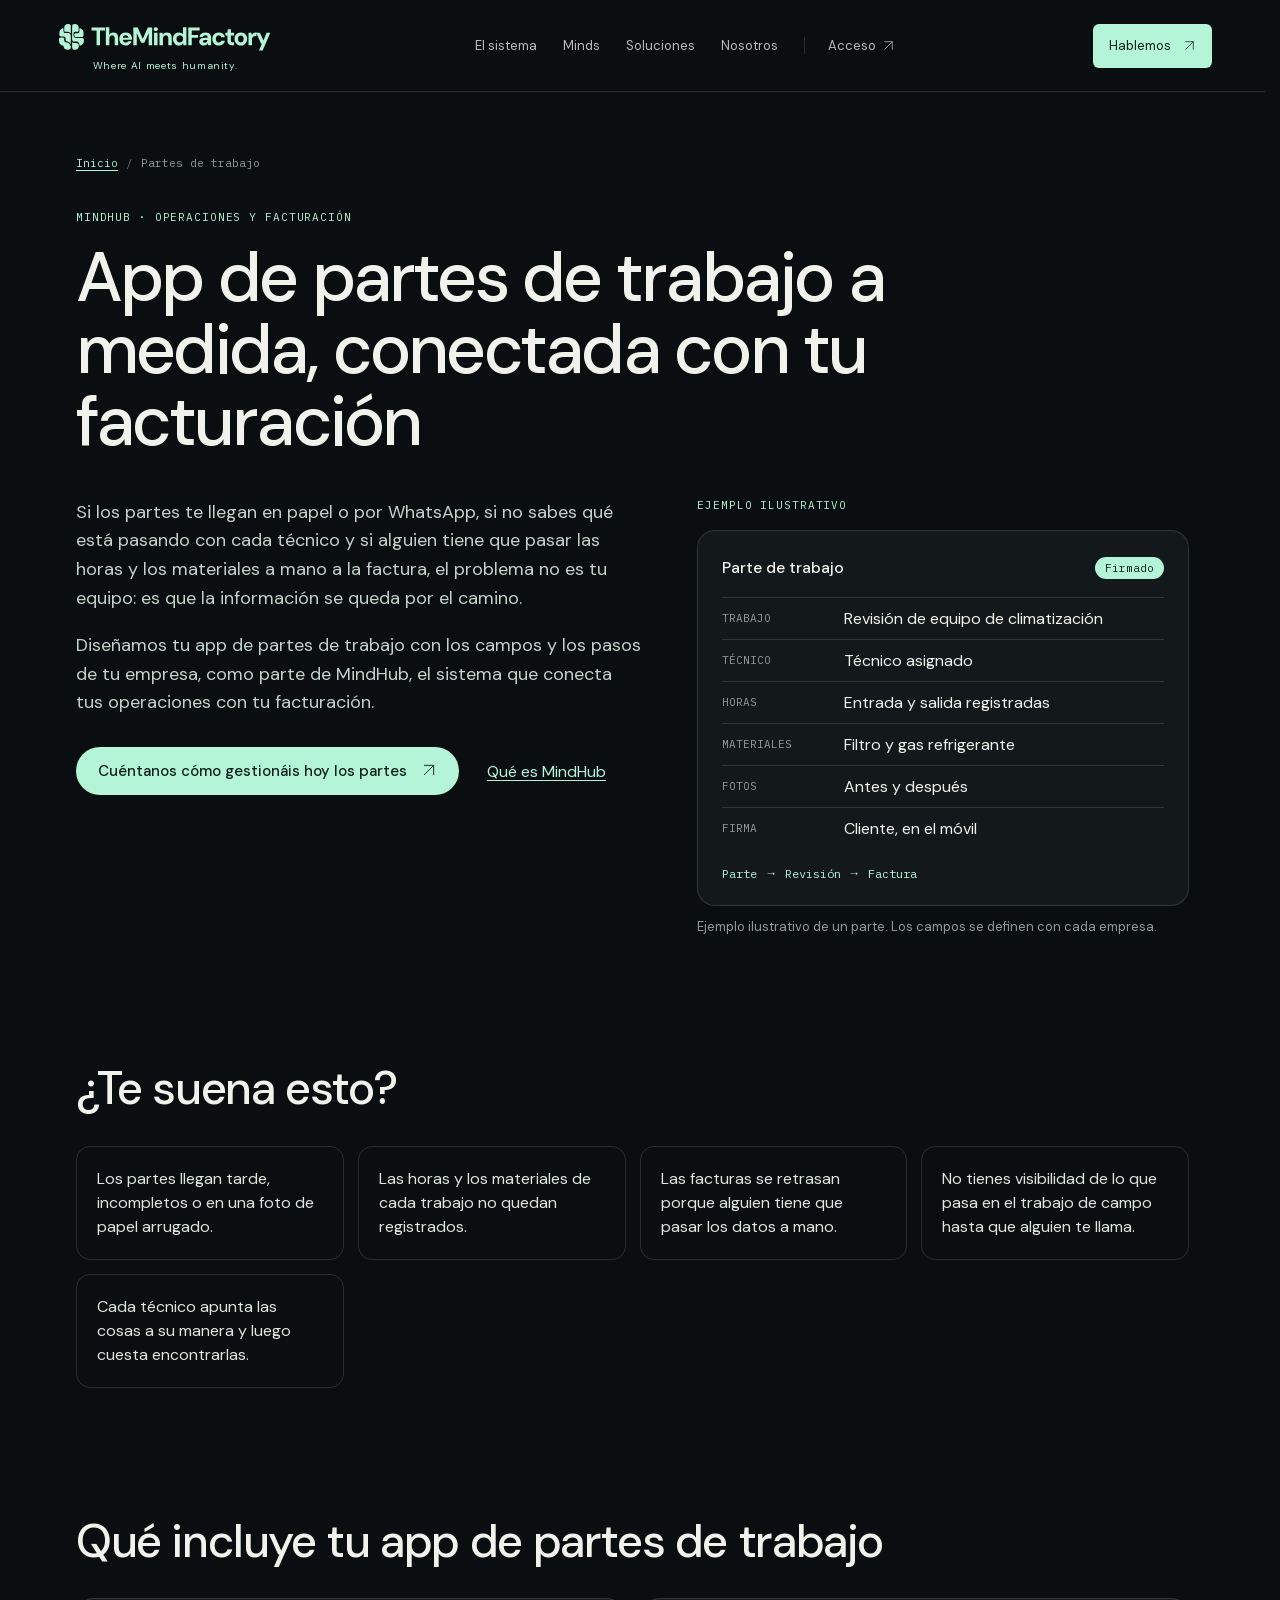
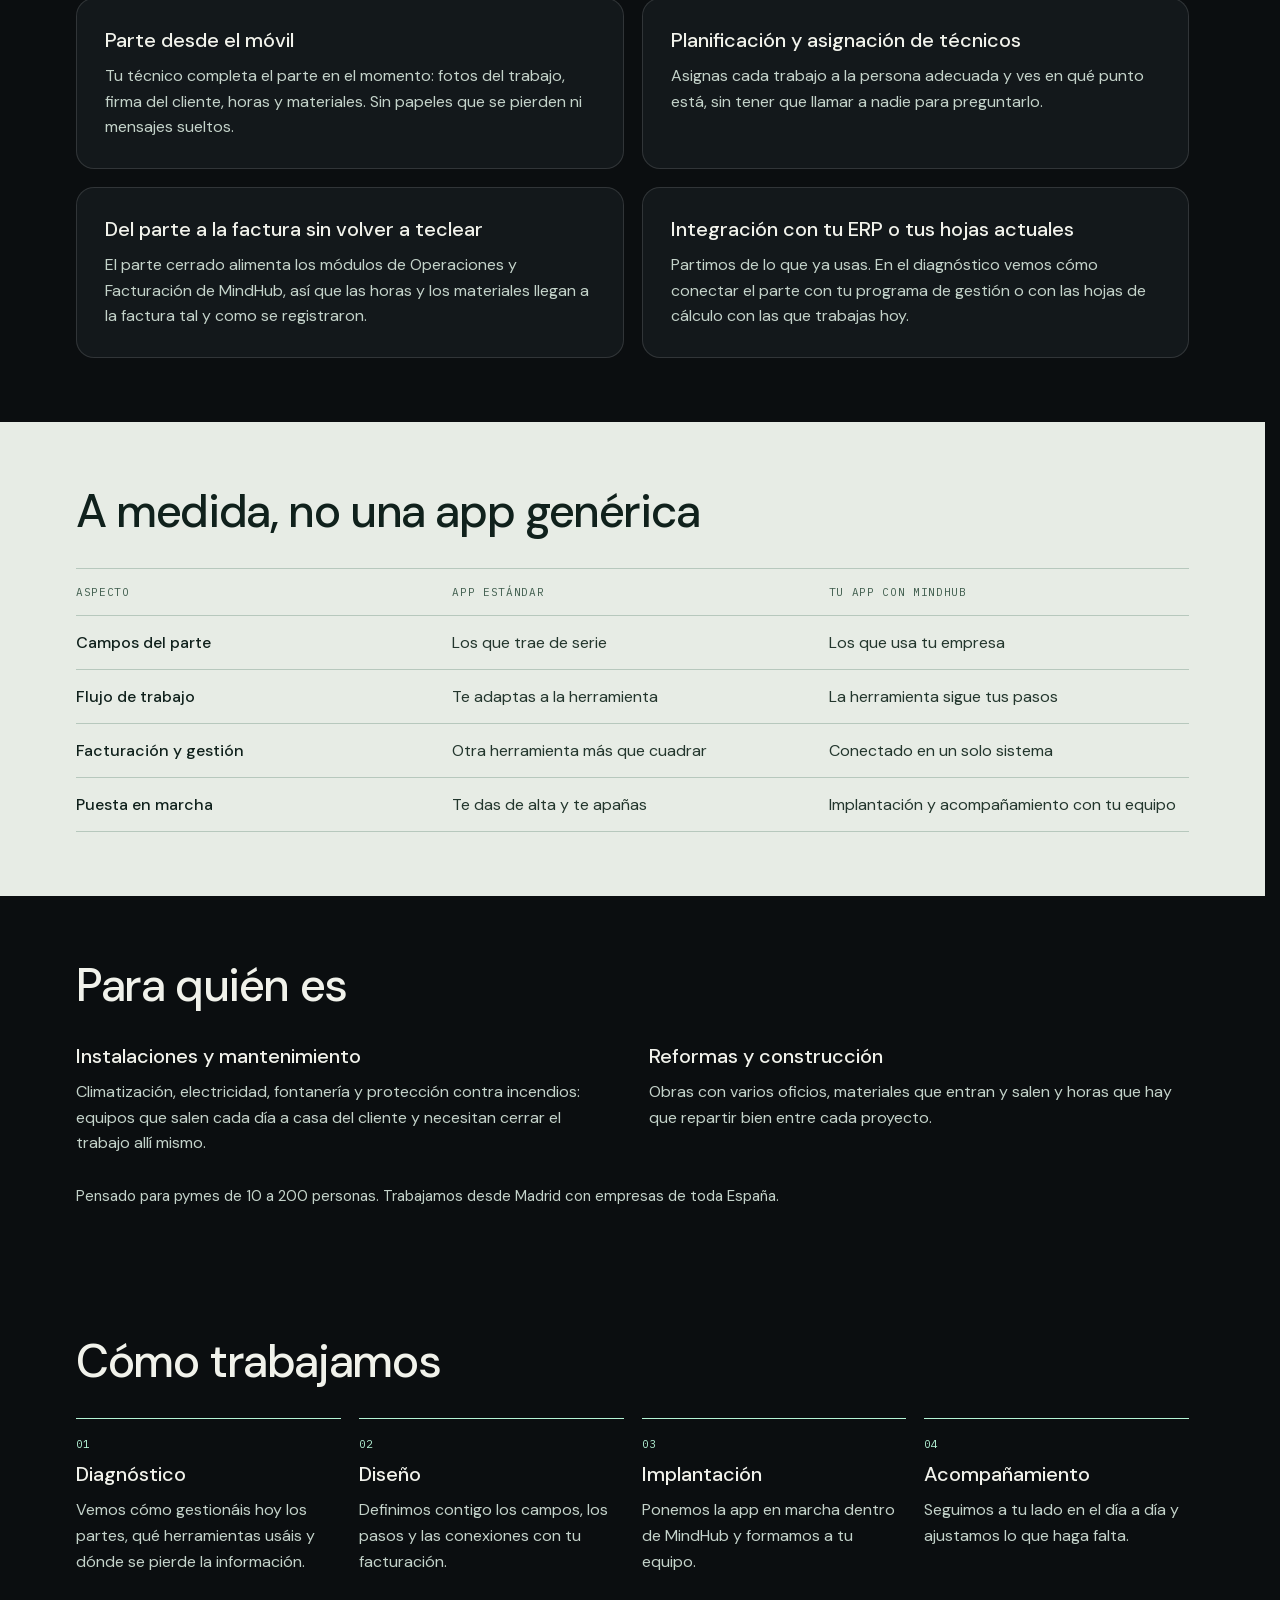
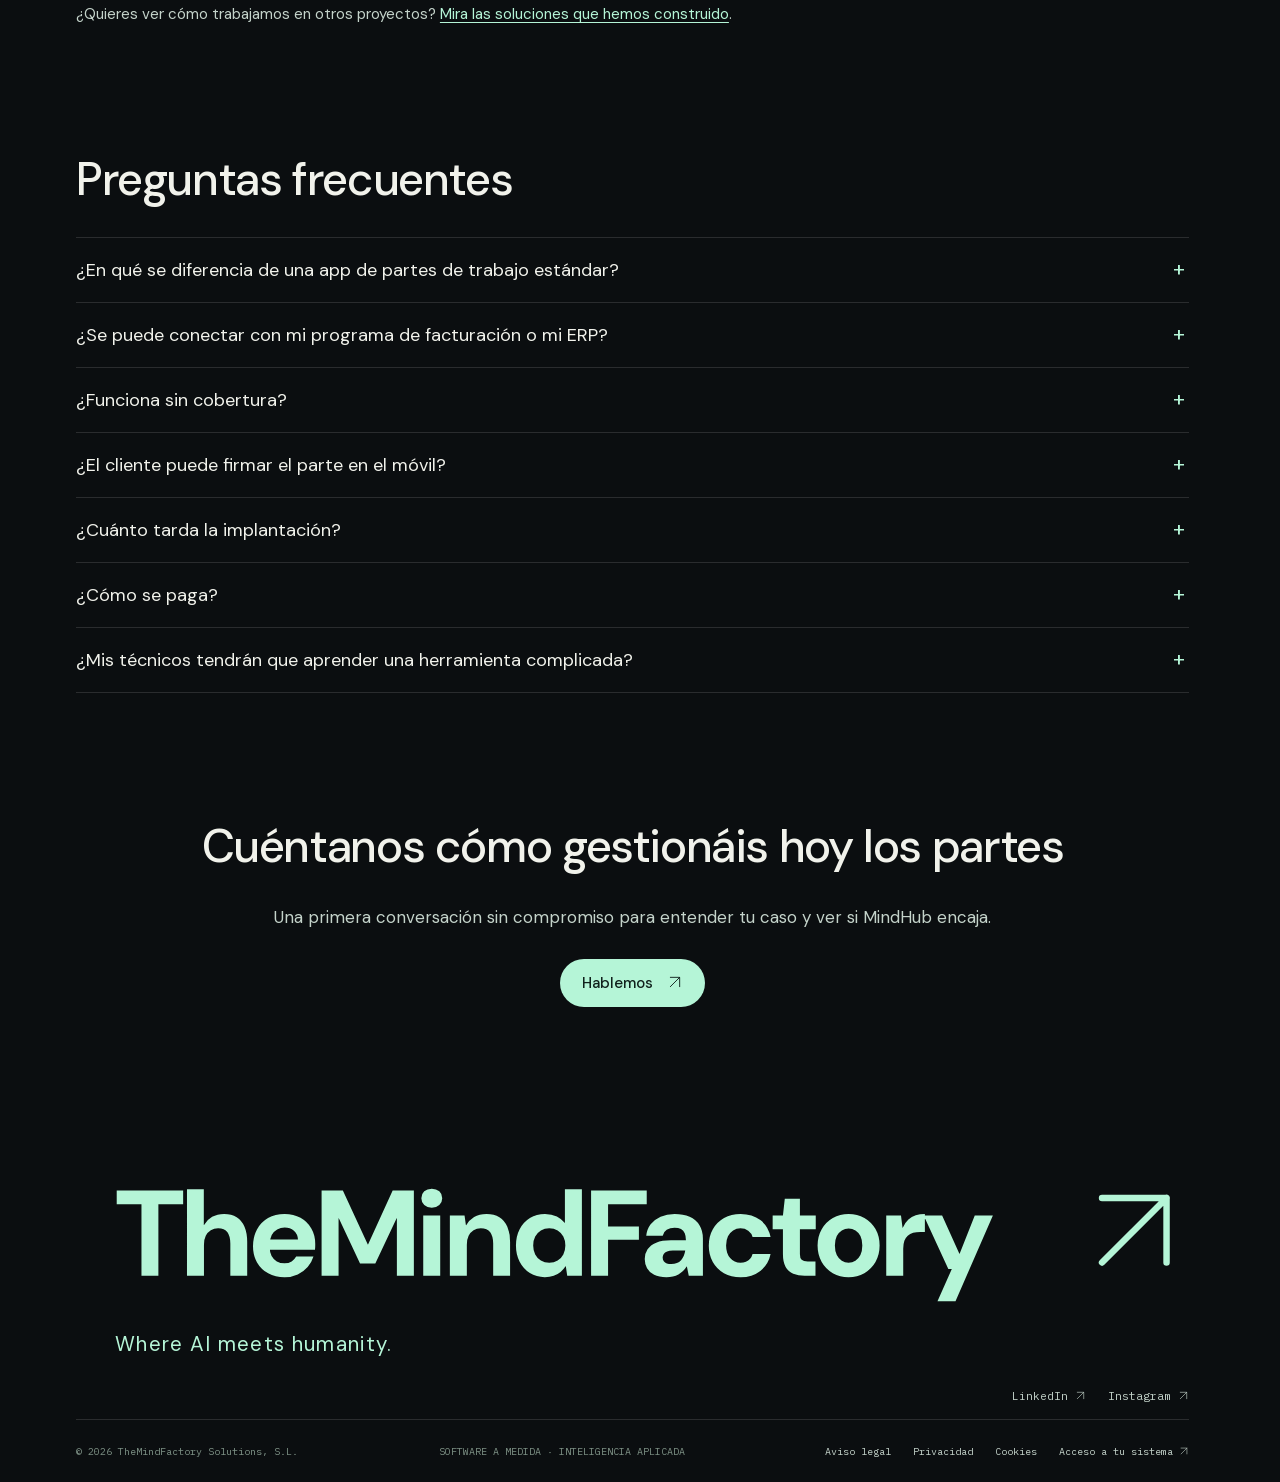
==== partes-de-trabajo/index.html @ f3db7361 "feat(seo): página /partes-de-trabajo/ con OG propia, JSON-LD, sitemap y tests" ====
<!doctype html>
<html lang="es">
  <head>
    <meta charset="utf-8" />
    <meta name="viewport" content="width=device-width,initial-scale=1" />
    <title>App de partes de trabajo a medida, pymes | TheMindFactory</title>
    <meta name="description" content="Partes de trabajo digitales con fotos, firma, horas y materiales, a medida de tu empresa e integrados con tu facturación. Hablemos de tu caso." />
    <meta name="robots" content="index, follow" />
    <meta name="theme-color" content="#0b0e10" />
    <link rel="canonical" href="https://themindfactory.es/partes-de-trabajo/" />
    <meta property="og:type" content="website" />
    <meta property="og:site_name" content="TheMindFactory" />
    <meta property="og:locale" content="es_ES" />
    <meta property="og:url" content="https://themindfactory.es/partes-de-trabajo/" />
    <meta property="og:title" content="App de partes de trabajo a medida, pymes | TheMindFactory" />
    <meta property="og:description" content="Partes de trabajo digitales con fotos, firma, horas y materiales, a medida de tu empresa e integrados con tu facturación. Hablemos de tu caso." />
    <meta property="og:image" content="https://themindfactory.es/assets/brand/og-partes-de-trabajo-1200x630.jpg" />
    <meta property="og:image:type" content="image/jpeg" />
    <meta property="og:image:width" content="1200" />
    <meta property="og:image:height" content="630" />
    <meta property="og:image:alt" content="Logotipo de TheMindFactory con el titular App de partes de trabajo a medida, conectada con tu facturación, sobre fondo oscuro." />
    <meta name="twitter:card" content="summary_large_image" />
    <meta name="twitter:title" content="App de partes de trabajo a medida, pymes | TheMindFactory" />
    <meta name="twitter:description" content="Partes de trabajo digitales con fotos, firma, horas y materiales, a medida de tu empresa e integrados con tu facturación. Hablemos de tu caso." />
    <meta name="twitter:image" content="https://themindfactory.es/assets/brand/og-partes-de-trabajo-1200x630.jpg" />
    <meta name="twitter:image:alt" content="Logotipo de TheMindFactory con el titular App de partes de trabajo a medida, conectada con tu facturación, sobre fondo oscuro." />
    <link rel="icon" href="/assets/brand/tmf-b1-favicon-oscuro.svg" type="image/svg+xml" />
    <link rel="icon" href="/assets/brand/tmf-b1-favicon-oscuro.ico" sizes="16x16 24x24 32x32 48x48 64x64" />
    <link rel="apple-touch-icon" href="/assets/brand/tmf-b1-app-oscuro-180.png" />
    <link rel="preload" href="/assets/fonts/dm-sans-latin.woff2" as="font" type="font/woff2" crossorigin />
    <link rel="stylesheet" href="/assets/fonts/fonts.css?v=20261014-legal" />
    <link rel="stylesheet" href="/styles.css?v=20261021-equipo-desplegable" />
    <link rel="stylesheet" href="/partes-de-trabajo/partes.css?v=20261027-partes" />
    <script type="application/ld+json">
{
  "@context": "https://schema.org",
  "@graph": [
    {
      "@type": "Service",
      "@id": "https://themindfactory.es/partes-de-trabajo/#service",
      "name": "App de partes de trabajo a medida",
      "serviceType": "Desarrollo de app de partes de trabajo a medida",
      "description": "Partes de trabajo digitales con fotos, firma, horas y materiales, a medida de tu empresa e integrados con tu facturación. Hablemos de tu caso.",
      "url": "https://themindfactory.es/partes-de-trabajo/",
      "provider": {
        "@id": "https://themindfactory.es/#organization"
      },
      "areaServed": {
        "@type": "Country",
        "name": "ES"
      },
      "isRelatedTo": {
        "@type": "SoftwareApplication",
        "name": "MindHub",
        "applicationCategory": "BusinessApplication"
      }
    },
    {
      "@type": "BreadcrumbList",
      "@id": "https://themindfactory.es/partes-de-trabajo/#breadcrumb",
      "itemListElement": [
        {
          "@type": "ListItem",
          "position": 1,
          "name": "Inicio",
          "item": "https://themindfactory.es/"
        },
        {
          "@type": "ListItem",
          "position": 2,
          "name": "Partes de trabajo",
          "item": "https://themindfactory.es/partes-de-trabajo/"
        }
      ]
    },
    {
      "@type": "FAQPage",
      "@id": "https://themindfactory.es/partes-de-trabajo/#faq",
      "mainEntity": [
        {
          "@type": "Question",
          "name": "¿En qué se diferencia de una app de partes de trabajo estándar?",
          "acceptedAnswer": {
            "@type": "Answer",
            "text": "Una app estándar te obliga a adaptar tu forma de trabajar a sus pantallas. Nosotros diseñamos el parte con tus campos, tus pasos y tus documentos, y lo conectamos con el resto de tu gestión dentro de MindHub, para que no tengas una herramienta más aislada."
          }
        },
        {
          "@type": "Question",
          "name": "¿Se puede conectar con mi programa de facturación o mi ERP?",
          "acceptedAnswer": {
            "@type": "Answer",
            "text": "Es una de las primeras cosas que revisamos en el diagnóstico: qué programa usas hoy, qué datos tiene que recibir y cómo hacer que el parte llegue a la factura sin volver a teclearlo."
          }
        },
        {
          "@type": "Question",
          "name": "¿Funciona sin cobertura?",
          "acceptedAnswer": {
            "@type": "Answer",
            "text": "Lo concretamos contigo en el diagnóstico, según dónde y cómo trabajan tus técnicos."
          }
        },
        {
          "@type": "Question",
          "name": "¿El cliente puede firmar el parte en el móvil?",
          "acceptedAnswer": {
            "@type": "Answer",
            "text": "Sí. El técnico recoge la firma del cliente en la pantalla del móvil al terminar el trabajo y queda guardada junto al parte, las fotos, las horas y los materiales."
          }
        },
        {
          "@type": "Question",
          "name": "¿Cuánto tarda la implantación?",
          "acceptedAnswer": {
            "@type": "Answer",
            "text": "Depende del alcance; lo vemos en el diagnóstico."
          }
        },
        {
          "@type": "Question",
          "name": "¿Cómo se paga?",
          "acceptedAnswer": {
            "@type": "Answer",
            "text": "Te lo explicamos en la primera conversación, una vez entendamos el alcance de lo que necesitas."
          }
        },
        {
          "@type": "Question",
          "name": "¿Mis técnicos tendrán que aprender una herramienta complicada?",
          "acceptedAnswer": {
            "@type": "Answer",
            "text": "No. El parte solo muestra los campos que usa tu equipo, en el orden en que trabaja. Además, la implantación incluye formación y acompañamiento durante los primeros usos."
          }
        }
      ]
    },
    {
      "@type": "WebPage",
      "@id": "https://themindfactory.es/partes-de-trabajo/",
      "url": "https://themindfactory.es/partes-de-trabajo/",
      "name": "App de partes de trabajo a medida, pymes | TheMindFactory",
      "description": "Partes de trabajo digitales con fotos, firma, horas y materiales, a medida de tu empresa e integrados con tu facturación. Hablemos de tu caso.",
      "inLanguage": "es-ES",
      "isPartOf": {
        "@id": "https://themindfactory.es/#website"
      },
      "breadcrumb": {
        "@id": "https://themindfactory.es/partes-de-trabajo/#breadcrumb"
      },
      "primaryImageOfPage": "https://themindfactory.es/assets/brand/og-partes-de-trabajo-1200x630.jpg"
    }
  ]
}
    </script>
  </head>
  <body class="pt-page">
    <a href="#main" class="skip-link"><span>Saltar al contenido</span></a>
    <header class="nav pt-nav" id="nav">
      <a class="brand" href="/" aria-label="TheMindFactory, ir al inicio">
        <img src="/assets/brand/tmf-b1-horizontal-menta.svg" width="905" height="151" alt="TheMindFactory" />
        <span class="brand-tagline" lang="en">Where AI meets humanity.</span>
      </a>
      <nav class="nav-links" aria-label="Principal">
        <a href="/#sistema">El sistema</a><a href="/#minds">Minds</a><a href="/#casos">Soluciones</a><a href="/#equipo">Nosotros</a><a class="login-link" href="/acceso.html">Acceso <svg class="icon icon-arrow" viewBox="0 0 24 24" fill="none" stroke="currentColor" stroke-width="1.4" stroke-linecap="round" stroke-linejoin="round" aria-hidden="true" focusable="false"><path d="M5 19 19 5M5 5h14v14" /></svg></a>
      </nav>
      <div class="nav-actions">
        <a href="/#contacto" class="nav-contact pt-nav-contact"><span>Hablemos</span><span aria-hidden="true"><svg class="icon icon-arrow" viewBox="0 0 24 24" fill="none" stroke="currentColor" stroke-width="1.4" stroke-linecap="round" stroke-linejoin="round" aria-hidden="true" focusable="false"><path d="M5 19 19 5M5 5h14v14" /></svg></span></a>
      </div>
    </header>

    <main id="main" class="pt-main">
      <section class="pt-hero">
        <nav class="pt-breadcrumb" aria-label="Migas de pan"><ol><li><a href="/">Inicio</a></li><li aria-current="page">Partes de trabajo</li></ol></nav>
        <p class="pt-kicker">MindHub · Operaciones y Facturación</p>
        <h1>App de partes de trabajo a medida, conectada con tu facturación</h1>
        <div class="pt-hero-grid">
          <div>
            <p class="pt-lead">Si los partes te llegan en papel o por WhatsApp, si no sabes qué está pasando con cada técnico y si alguien tiene que pasar las horas y los materiales a mano a la factura, el problema no es tu equipo: es que la información se queda por el camino.</p>
            <p class="pt-lead">Diseñamos tu app de partes de trabajo con los campos y los pasos de tu empresa, como parte de MindHub, el sistema que conecta tus operaciones con tu facturación.</p>
            <div class="pt-ctas">
              <a class="pt-button" href="/#contacto">Cuéntanos cómo gestionáis hoy los partes <span aria-hidden="true"><svg class="icon icon-arrow" viewBox="0 0 24 24" fill="none" stroke="currentColor" stroke-width="1.4" stroke-linecap="round" stroke-linejoin="round" aria-hidden="true" focusable="false"><path d="M5 19 19 5M5 5h14v14" /></svg></span></a>
              <a class="pt-link" href="/#minds">Qué es MindHub</a>
            </div>
          </div>
          <figure class="pt-sample" aria-labelledby="pt-sample-cap">
            <p class="pt-tag">Ejemplo ilustrativo</p>
            <div class="pt-sample-card">
              <p class="pt-sample-head"><span>Parte de trabajo</span><span class="pt-status">Firmado</span></p>
              <dl>
                <div><dt>Trabajo</dt><dd>Revisión de equipo de climatización</dd></div>
                <div><dt>Técnico</dt><dd>Técnico asignado</dd></div>
                <div><dt>Horas</dt><dd>Entrada y salida registradas</dd></div>
                <div><dt>Materiales</dt><dd>Filtro y gas refrigerante</dd></div>
                <div><dt>Fotos</dt><dd>Antes y después</dd></div>
                <div><dt>Firma</dt><dd>Cliente, en el móvil</dd></div>
              </dl>
              <p class="pt-sample-flow"><span>Parte</span><span aria-hidden="true">→</span><span>Revisión</span><span aria-hidden="true">→</span><span>Factura</span></p>
            </div>
            <figcaption id="pt-sample-cap">Ejemplo ilustrativo de un parte. Los campos se definen con cada empresa.</figcaption>
          </figure>
        </div>
      </section>

      <section class="pt-section" aria-labelledby="pt-suena">
        <h2 id="pt-suena">¿Te suena esto?</h2>
        <ul class="pt-problems">
          <li>Los partes llegan tarde, incompletos o en una foto de papel arrugado.</li>
          <li>Las horas y los materiales de cada trabajo no quedan registrados.</li>
          <li>Las facturas se retrasan porque alguien tiene que pasar los datos a mano.</li>
          <li>No tienes visibilidad de lo que pasa en el trabajo de campo hasta que alguien te llama.</li>
          <li>Cada técnico apunta las cosas a su manera y luego cuesta encontrarlas.</li>
        </ul>
      </section>

      <section class="pt-section" aria-labelledby="pt-incluye">
        <h2 id="pt-incluye">Qué incluye tu app de partes de trabajo</h2>
        <div class="pt-cards">
          <article class="pt-card">
            <h3>Parte desde el móvil</h3>
            <!-- [A CONFIRMAR] Qué funciona sin conexión. No mencionar trabajo sin cobertura hasta validarlo. -->
            <p>Tu técnico completa el parte en el momento: fotos del trabajo, firma del cliente, horas y materiales. Sin papeles que se pierden ni mensajes sueltos.</p>
          </article>
          <article class="pt-card">
            <h3>Planificación y asignación de técnicos</h3>
            <p>Asignas cada trabajo a la persona adecuada y ves en qué punto está, sin tener que llamar a nadie para preguntarlo.</p>
          </article>
          <article class="pt-card">
            <h3>Del parte a la factura sin volver a teclear</h3>
            <p>El parte cerrado alimenta los módulos de Operaciones y Facturación de MindHub, así que las horas y los materiales llegan a la factura tal y como se registraron.</p>
          </article>
          <article class="pt-card">
            <h3>Integración con tu ERP o tus hojas actuales</h3>
            <!-- [A CONFIRMAR] Qué ERP se han integrado de verdad. No listar Holded, Sage, a3 ni Odoo como integraciones sin confirmarlo. -->
            <p>Partimos de lo que ya usas. En el diagnóstico vemos cómo conectar el parte con tu programa de gestión o con las hojas de cálculo con las que trabajas hoy.</p>
          </article>
        </div>
      </section>

      <section class="pt-section pt-light" aria-labelledby="pt-medida">
        <h2 id="pt-medida">A medida, no una app genérica</h2>
        <div class="pt-compare" role="table" aria-label="Comparación entre una app estándar y una solución a medida">
          <div class="pt-compare-row pt-compare-head" role="row"><span role="columnheader">Aspecto</span><span role="columnheader">App estándar</span><span role="columnheader">Tu app con MindHub</span></div>
          <div class="pt-compare-row" role="row"><span role="rowheader">Campos del parte</span><span role="cell">Los que trae de serie</span><span role="cell">Los que usa tu empresa</span></div>
          <div class="pt-compare-row" role="row"><span role="rowheader">Flujo de trabajo</span><span role="cell">Te adaptas a la herramienta</span><span role="cell">La herramienta sigue tus pasos</span></div>
          <div class="pt-compare-row" role="row"><span role="rowheader">Facturación y gestión</span><span role="cell">Otra herramienta más que cuadrar</span><span role="cell">Conectado en un solo sistema</span></div>
          <div class="pt-compare-row" role="row"><span role="rowheader">Puesta en marcha</span><span role="cell">Te das de alta y te apañas</span><span role="cell">Implantación y acompañamiento con tu equipo</span></div>
        </div>
      </section>

      <section class="pt-section" aria-labelledby="pt-quien">
        <h2 id="pt-quien">Para quién es</h2>
        <!-- [A CONFIRMAR] Enlazar /sectores/instalaciones-y-mantenimiento/ y /sectores/reformas-y-construccion/ cuando esas páginas existan. -->
        <div class="pt-two">
          <div>
            <h3>Instalaciones y mantenimiento</h3>
            <p>Climatización, electricidad, fontanería y protección contra incendios: equipos que salen cada día a casa del cliente y necesitan cerrar el trabajo allí mismo.</p>
          </div>
          <div>
            <h3>Reformas y construcción</h3>
            <p>Obras con varios oficios, materiales que entran y salen y horas que hay que repartir bien entre cada proyecto.</p>
          </div>
        </div>
        <!-- [A CONFIRMAR] Zonas de servicio. -->
        <p class="pt-note">Pensado para pymes de 10 a 200 personas. Trabajamos desde Madrid con empresas de toda España.</p>
      </section>

      <section class="pt-section" aria-labelledby="pt-como">
        <h2 id="pt-como">Cómo trabajamos</h2>
        <!-- [A CONFIRMAR] Si se puede mencionar el modelo de alta inicial más cuota mensual y los plazos. No dar precios. -->
        <ol class="pt-steps">
          <li><h3>Diagnóstico</h3><p>Vemos cómo gestionáis hoy los partes, qué herramientas usáis y dónde se pierde la información.</p></li>
          <li><h3>Diseño</h3><p>Definimos contigo los campos, los pasos y las conexiones con tu facturación.</p></li>
          <li><h3>Implantación</h3><p>Ponemos la app en marcha dentro de MindHub y formamos a tu equipo.</p></li>
          <li><h3>Acompañamiento</h3><p>Seguimos a tu lado en el día a día y ajustamos lo que haga falta.</p></li>
        </ol>
        <!-- [A CONFIRMAR] Casos reales aprobados: enlazar /#casos solo cuando existan casos de partes de trabajo validados. -->
        <p class="pt-note">¿Quieres ver cómo trabajamos en otros proyectos? <a href="/#casos">Mira las soluciones que hemos construido</a>.</p>
      </section>

      <section class="pt-section" aria-labelledby="pt-faq">
        <h2 id="pt-faq">Preguntas frecuentes</h2>
        <div class="pt-faq">
          <details class="pt-faq-item">
            <summary>¿En qué se diferencia de una app de partes de trabajo estándar?</summary>
            <p>Una app estándar te obliga a adaptar tu forma de trabajar a sus pantallas. Nosotros diseñamos el parte con tus campos, tus pasos y tus documentos, y lo conectamos con el resto de tu gestión dentro de MindHub, para que no tengas una herramienta más aislada.</p>
          </details>
          <details class="pt-faq-item">
            <summary>¿Se puede conectar con mi programa de facturación o mi ERP?</summary>
            <!-- [A CONFIRMAR] qué ERP y programas de facturación se han integrado de verdad. No listar Holded, Sage, a3 ni Odoo sin confirmarlo. -->
            <p>Es una de las primeras cosas que revisamos en el diagnóstico: qué programa usas hoy, qué datos tiene que recibir y cómo hacer que el parte llegue a la factura sin volver a teclearlo.</p>
          </details>
          <details class="pt-faq-item">
            <summary>¿Funciona sin cobertura?</summary>
            <!-- [A CONFIRMAR] qué funciona sin conexión. No afirmar trabajo sin cobertura hasta validarlo. -->
            <p>Lo concretamos contigo en el diagnóstico, según dónde y cómo trabajan tus técnicos.</p>
          </details>
          <details class="pt-faq-item">
            <summary>¿El cliente puede firmar el parte en el móvil?</summary>
            <p>Sí. El técnico recoge la firma del cliente en la pantalla del móvil al terminar el trabajo y queda guardada junto al parte, las fotos, las horas y los materiales.</p>
          </details>
          <details class="pt-faq-item">
            <summary>¿Cuánto tarda la implantación?</summary>
            <!-- [A CONFIRMAR] plazos de implantación. No dar plazos concretos. -->
            <p>Depende del alcance; lo vemos en el diagnóstico.</p>
          </details>
          <details class="pt-faq-item">
            <summary>¿Cómo se paga?</summary>
            <!-- [A CONFIRMAR] si se puede mencionar el modelo de alta inicial más cuota mensual. No dar precios. -->
            <p>Te lo explicamos en la primera conversación, una vez entendamos el alcance de lo que necesitas.</p>
          </details>
          <details class="pt-faq-item">
            <summary>¿Mis técnicos tendrán que aprender una herramienta complicada?</summary>
            <p>No. El parte solo muestra los campos que usa tu equipo, en el orden en que trabaja. Además, la implantación incluye formación y acompañamiento durante los primeros usos.</p>
          </details>
        </div>
      </section>

      <section class="pt-final" aria-labelledby="pt-final-title">
        <h2 id="pt-final-title">Cuéntanos cómo gestionáis hoy los partes</h2>
        <p>Una primera conversación sin compromiso para entender tu caso y ver si MindHub encaja.</p>
        <a class="pt-button" href="/#contacto">Hablemos <span aria-hidden="true"><svg class="icon icon-arrow" viewBox="0 0 24 24" fill="none" stroke="currentColor" stroke-width="1.4" stroke-linecap="round" stroke-linejoin="round" aria-hidden="true" focusable="false"><path d="M5 19 19 5M5 5h14v14" /></svg></span></a>
      </section>
    </main>

    <footer class="footer">
      <a href="/" class="footer-wordmark" aria-label="Volver al inicio"><img src="/assets/brand/tmf-b1-logotipo-menta.svg" width="789" height="143" alt="TheMindFactory" /><span aria-hidden="true"><svg class="icon icon-arrow" viewBox="0 0 24 24" fill="none" stroke="currentColor" stroke-width="1.4" stroke-linecap="round" stroke-linejoin="round" aria-hidden="true" focusable="false"><path d="M5 19 19 5M5 5h14v14" /></svg></span></a>
      <p class="brand-tagline footer-tagline" lang="en">Where AI meets humanity.</p>
      <nav class="footer-social" aria-label="Redes sociales"><a href="https://www.linkedin.com/company/themindfactory-solutions" target="_blank" rel="noopener">LinkedIn <span class="visually-hidden">(se abre en otra pestaña)</span><svg class="icon icon-arrow" viewBox="0 0 24 24" fill="none" stroke="currentColor" stroke-width="1.4" stroke-linecap="round" stroke-linejoin="round" aria-hidden="true" focusable="false"><path d="M5 19 19 5M5 5h14v14" /></svg></a><a href="https://www.instagram.com/themindfactory.solutions/" target="_blank" rel="noopener">Instagram <span class="visually-hidden">(se abre en otra pestaña)</span><svg class="icon icon-arrow" viewBox="0 0 24 24" fill="none" stroke="currentColor" stroke-width="1.4" stroke-linecap="round" stroke-linejoin="round" aria-hidden="true" focusable="false"><path d="M5 19 19 5M5 5h14v14" /></svg></a></nav>
      <div class="footer-bottom">
        <span>© 2026 TheMindFactory Solutions, S.L.</span><span>SOFTWARE A MEDIDA · INTELIGENCIA APLICADA</span><nav class="footer-links" aria-label="Legal"><a href="/aviso-legal.html">Aviso legal</a><a href="/privacidad.html">Privacidad</a><a href="/cookies.html">Cookies</a><a href="/acceso.html">Acceso a tu sistema <svg class="icon icon-arrow" viewBox="0 0 24 24" fill="none" stroke="currentColor" stroke-width="1.4" stroke-linecap="round" stroke-linejoin="round" aria-hidden="true" focusable="false"><path d="M5 19 19 5M5 5h14v14" /></svg></a></nav>
      </div>
    </footer>
  </body>
</html>
---- assets/fonts/fonts.css ----
/* Fuentes servidas desde nuestro servidor (sin llamadas a Google).
   DM Sans e IBM Plex Mono: SIL Open Font License 1.1. */
/* DM Sans · latin-ext */
@font-face {
  font-family: "DM Sans";
  font-style: normal;
  font-weight: 400 700;
  font-display: swap;
  src: url("/assets/fonts/dm-sans-latin-ext.woff2") format("woff2");
  unicode-range: U+0100-02BA, U+02BD-02C5, U+02C7-02CC, U+02CE-02D7, U+02DD-02FF, U+0304, U+0308, U+0329, U+1D00-1DBF, U+1E00-1E9F, U+1EF2-1EFF, U+2020, U+20A0-20AB, U+20AD-20C4, U+2113, U+2C60-2C7F, U+A720-A7FF;
}
/* DM Sans · latin */
@font-face {
  font-family: "DM Sans";
  font-style: normal;
  font-weight: 400 700;
  font-display: swap;
  src: url("/assets/fonts/dm-sans-latin.woff2") format("woff2");
  unicode-range: U+0000-00FF, U+0131, U+0152-0153, U+02BB-02BC, U+02C6, U+02DA, U+02DC, U+0304, U+0308, U+0329, U+2000-206F, U+20AC, U+2122, U+2191, U+2193, U+2212, U+2215, U+FEFF, U+FFFD;
}
/* IBM Plex Mono · latin-ext */
@font-face {
  font-family: "IBM Plex Mono";
  font-style: normal;
  font-weight: 400;
  font-display: swap;
  src: url("/assets/fonts/ibm-plex-mono-400-latin-ext.woff2") format("woff2");
  unicode-range: U+0100-02BA, U+02BD-02C5, U+02C7-02CC, U+02CE-02D7, U+02DD-02FF, U+0304, U+0308, U+0329, U+1D00-1DBF, U+1E00-1E9F, U+1EF2-1EFF, U+2020, U+20A0-20AB, U+20AD-20C4, U+2113, U+2C60-2C7F, U+A720-A7FF;
}
/* IBM Plex Mono · latin */
@font-face {
  font-family: "IBM Plex Mono";
  font-style: normal;
  font-weight: 400;
  font-display: swap;
  src: url("/assets/fonts/ibm-plex-mono-400-latin.woff2") format("woff2");
  unicode-range: U+0000-00FF, U+0131, U+0152-0153, U+02BB-02BC, U+02C6, U+02DA, U+02DC, U+0304, U+0308, U+0329, U+2000-206F, U+20AC, U+2122, U+2191, U+2193, U+2212, U+2215, U+FEFF, U+FFFD;
}
/* IBM Plex Mono · latin-ext */
@font-face {
  font-family: "IBM Plex Mono";
  font-style: normal;
  font-weight: 500;
  font-display: swap;
  src: url("/assets/fonts/ibm-plex-mono-500-latin-ext.woff2") format("woff2");
  unicode-range: U+0100-02BA, U+02BD-02C5, U+02C7-02CC, U+02CE-02D7, U+02DD-02FF, U+0304, U+0308, U+0329, U+1D00-1DBF, U+1E00-1E9F, U+1EF2-1EFF, U+2020, U+20A0-20AB, U+20AD-20C4, U+2113, U+2C60-2C7F, U+A720-A7FF;
}
/* IBM Plex Mono · latin */
@font-face {
  font-family: "IBM Plex Mono";
  font-style: normal;
  font-weight: 500;
  font-display: swap;
  src: url("/assets/fonts/ibm-plex-mono-500-latin.woff2") format("woff2");
  unicode-range: U+0000-00FF, U+0131, U+0152-0153, U+02BB-02BC, U+02C6, U+02DA, U+02DC, U+0304, U+0308, U+0329, U+2000-206F, U+20AC, U+2122, U+2191, U+2193, U+2212, U+2215, U+FEFF, U+FFFD;
}
---- styles.css ----
:root {
  --bg: #0b0e10;
  --surface: #13181b;
  --ink: #f1f2eb;
  --muted: #909b9c;
  --line: #ffffff20;
  --mint: #b5f5d7;
  --paper: #e7ece5;
  --dark: #10211c;
  --mono: "IBM Plex Mono", monospace;
  --font: "DM Sans", sans-serif;
  --case-muted: #405e4e;
  --case-line: #b7c8bd;
  --agent-surface: #f3f0e7;
  --agent-ink: #292e29;
  --agent-muted: #626459;
  --agent-line: #d4d1c5;
  --agent-accent: #795238;
  --agent-question: #e5dfce;
  --agent-answer: #fffdf7;
  --phone-metal: #777b80;
  --phone-edge: #313438;
  --phone-bezel: #050607;
  --phone-glint: #b8bcc1;
  --focus: var(--mint);
  --reading-surface: color-mix(in srgb, var(--bg) 85%, transparent);
}
* {
  box-sizing: border-box;
}
html {
  scroll-behavior: smooth;
  scroll-padding-top: 100px;
  scrollbar-gutter: stable;
  /* Touch gestures scroll the page; screenshot magnification has its own control. */
  touch-action: pan-x pan-y;
}
body {
  margin: 0;
  background: var(--bg);
  color: var(--ink);
  font-family: var(--font);
  font-size: 16px;
  -webkit-font-smoothing: antialiased;
}
body.menu-open {
  overflow: hidden;
}
a {
  color: inherit;
  text-decoration: none;
}
button {
  font: inherit;
  color: inherit;
  cursor: pointer;
}
button,
a {
  -webkit-tap-highlight-color: transparent;
}
button {
  border: 0;
}
button:focus-visible,
a:focus-visible,
summary:focus-visible,
[tabindex]:focus-visible {
  outline: 2px solid var(--focus);
  outline-offset: 6px;
}
img {
  max-width: 100%;
  height: auto;
  display: block;
}
h1,
h2,
h3,
p {
  margin: 0;
}
h1,
h2,
h3 {
  font-weight: 500;
}
p {
  line-height: 1.65;
}
em {
  font-style: normal;
}
::selection {
  background: var(--mint);
  color: var(--bg);
}
.skip-link {
  position: fixed;
  top: -100px;
  left: 24px;
  background: var(--mint);
  color: var(--bg);
  padding: 16px;
  z-index: 999;
}
.skip-link:focus {
  top: 20px;
}
.mono,
.eyebrow,
.section-kicker,
.hero-bottom,
.network-caption,
.demo-caption,
.panel-disclaimer,
.contact-coordinate {
  font: 400 12px/1.5 var(--mono);
  letter-spacing: 0.055em;
}
.reading-progress {
  position: fixed;
  top: 0;
  left: 0;
  height: 2px;
  background: var(--mint);
  width: 100%;
  transform: scaleX(0);
  transform-origin: left;
  z-index: 110;
}
.nav {
  height: 92px;
  position: fixed;
  background: #0b0e10ef;
  top: 0;
  left: 0;
  width: 100%;
  z-index: 100;
  padding: 0 4.2%;
  display: flex;
  align-items: center;
  justify-content: space-between;
  gap: 28px;
  border-bottom: 1px solid var(--line);
  transition: background 0.3s;
}
.nav.is-scrolled {
  position: fixed;
  height: 76px;
  background: #0b0e10ef;
  backdrop-filter: blur(20px);
}
.brand {
  display: flex;
  flex-direction: column;
  align-items: center;
  flex: 0 0 auto;
  gap: 3px;
}
.brand img {
  width: 224px;
  height: auto;
}
.brand-tagline {
  margin: 0;
  color: var(--mint);
  font-family: var(--font);
  font-weight: 400;
  line-height: 1.4;
  letter-spacing: 0.065em;
  white-space: nowrap;
}
.brand .brand-tagline {
  font-size: 10px;
}
.nav-links {
  display: flex;
  gap: 26px;
  align-items: center;
  font-size: 13px;
}
.nav-links a {
  color: #b6bcbc;
  transition: color 0.2s;
}
.nav-links a:hover {
  color: white;
}
.nav-actions {
  display: flex;
  align-items: center;
  gap: 22px;
}
.language {
  background: none;
  padding: 10px 0;
  font: 12px var(--mono);
  display: flex;
  gap: 5px;
  min-height: 44px;
  align-items: center;
}
.nav__lang-active {
  color: var(--ink);
}
.nav__lang-other,
.nav__lang-sep {
  color: var(--muted);
}
.nav-contact {
  display: flex;
  align-items: center;
  gap: 12px;
  font-size: 13px;
  min-height: 44px;
  padding: 10px 16px;
  border-radius: 6px;
  background: var(--mint);
  color: var(--dark);
  white-space: nowrap;
}
.nav-contact:hover {
  background: var(--ink);
}
.menu-toggle {
  display: none;
  background: none;
  width: 44px;
  height: 44px;
  padding: 10px;
}
.menu-toggle span {
  height: 1px;
  background: var(--ink);
  display: block;
  margin: 6px 0;
  transition: transform 0.3s;
}
.login-link {
  border-left: 1px solid var(--line);
  padding-left: 23px;
}
.hero {
  min-height: 850px;
  height: 100svh;
  max-height: 1150px;
  position: relative;
  isolation: isolate;
  overflow: hidden;
  padding: 160px 6% 115px;
}
.hero-grid {
  position: absolute;
  inset: 0;
  z-index: -2;
  background: linear-gradient(
    90deg,
    transparent calc(25% - 1px),
    #ffffff04 25%,
    transparent calc(25% + 1px),
    transparent calc(75% - 1px),
    #ffffff04 75%,
    transparent calc(75% + 1px)
  );
}
.hero-content {
  position: relative;
  z-index: 2;
  max-width: 790px;
  pointer-events: none;
}
.hero-content a {
  pointer-events: auto;
}
.hero-eyebrow {
  display: flex;
  align-items: center;
  gap: 14px;
  color: #afbeba;
  margin-bottom: 38px;
}
.small-line {
  width: 32px;
  height: 1px;
  background: var(--mint);
}
h1 {
  font-size: clamp(76px, 8.6vw, 142px);
  line-height: 0.97;
  letter-spacing: -0.072em;
}
.hero-line {
  display: block;
  width: fit-content;
}
.hero-last {
  color: var(--mint);
  display: flex;
  gap: 30px;
  align-items: center;
}
.title-asterisk {
  font-size: 0.68em;
  line-height: 1;
  font-weight: 400;
}
.hero-copy {
  font-size: 18px;
  color: #aeb8b6;
  max-width: 375px;
  margin: 30px 0;
  line-height: 1.65;
}
.button {
  display: inline-flex;
  align-items: center;
  justify-content: space-between;
  gap: 35px;
  padding: 19px 25px;
  font-size: 14px;
  font-weight: 550;
  min-height: 58px;
  border-radius: 2px;
  transition:
    background 0.25s,
    transform 0.25s;
}
.button span:last-child {
  font-size: 21px;
  transition: transform 0.3s;
}
.button:hover span:last-child {
  transform: translate(3px, -3px);
}
.button-light {
  background: var(--ink);
  color: var(--bg);
}
.button-light:hover {
  background: var(--mint);
}
.button-dark {
  background: var(--dark);
  color: var(--ink);
}
.button-dark:hover {
  background: #284c3f;
}
.hero-network {
  position: absolute;
  z-index: 1;
  right: -7%;
  top: 6%;
  width: 72%;
  height: 85%;
  pointer-events: none;
}
.hero-network canvas {
  width: 100%;
  height: 100%;
  display: block;
}
.network-trigger {
  position: absolute;
  inset: 12% 13%;
  border-radius: 50%;
  padding: 0;
  background: transparent;
  pointer-events: auto;
  cursor: crosshair;
  touch-action: pan-y pinch-zoom;
  -webkit-tap-highlight-color: transparent;
}
.network-trigger[hidden] {
  display: none;
}
.network-trigger:focus-visible {
  outline: 1px solid var(--mint);
  outline-offset: 12px;
}
.network-center::before {
  content: "";
  position: absolute;
  inset: -15% -10% 0;
  z-index: -1;
  border-radius: 50%;
  background: radial-gradient(
    ellipse,
    #b5f5d738,
    #b5f5d708 48%,
    transparent 70%
  );
  opacity: var(--network-energy, 0);
  transform: scale(calc(0.9 + var(--network-energy, 0) * 0.15));
}
.network-center img {
  filter: drop-shadow(0 0 calc(var(--network-energy, 0) * 22px) #b5f5d7a0);
}
.network-caption .network-hint,
.network-caption .network-hint span {
  color: #a0cbb8;
}
.network-center {
  position: absolute;
  top: 50%;
  left: 50%;
  transform: translate(-50%, -50%);
  width: 44%;
  max-width: 420px;
  text-align: center;
  filter: drop-shadow(0 0 45px #b5f5d71a);
}
.network-center img {
  width: 100%;
  height: auto;
}
.network-center .brand-tagline {
  font-size: clamp(12px, 1.1vw, 17px);
  margin-top: 7px;
}
.network-caption {
  position: absolute;
  bottom: 9%;
  right: 21%;
  color: #8caaa4;
  font-size: 10px;
  display: flex;
  flex-direction: column;
  gap: 6px;
  letter-spacing: 0.13em;
}
.network-caption .tiny-cross {
  position: absolute;
  left: -26px;
  top: 0;
  font-size: 24px;
  line-height: 1;
  color: var(--mint);
}
.network-caption span:last-child {
  color: #566e68;
  font-size: 9px;
}
.hero-bottom {
  position: absolute;
  bottom: 31px;
  left: 6%;
  right: 6%;
  display: flex;
  align-items: end;
  justify-content: space-between;
  color: #758581;
  font-size: 10px;
  letter-spacing: 0.09em;
}
.hero-bottom > div {
  display: flex;
  flex-direction: column;
  gap: 4px;
}
.hero-bottom-right {
  text-align: right;
}
.scroll-cue {
  color: #c3d2cb;
  display: flex;
  align-items: center;
  gap: 20px;
  padding: 12px;
}
.scroll-cue span:last-child {
  font-size: 24px;
  animation: nudge 2s ease-in-out infinite;
}
.section-pad {
  padding: 115px 6%;
}
.section-kicker {
  color: var(--muted);
  text-transform: uppercase;
  margin-bottom: 42px;
  display: block;
}
.manifesto {
  display: grid;
  grid-template-columns: 1fr 3fr;
  gap: 5%;
  padding-top: 125px;
  padding-bottom: 120px;
  border-top: 1px solid var(--line);
}
.manifesto .section-kicker {
  max-width: 170px;
  line-height: 1.8;
}
.manifesto h2 {
  font-size: clamp(36px, 4.3vw, 72px);
  line-height: 1.12;
  letter-spacing: -0.045em;
}
.muted {
  color: #687677;
}
.manifesto-foot {
  display: grid;
  grid-template-columns: 1fr 1fr;
  gap: 50px;
  margin-top: 40px;
  color: #9daaa6;
  font-size: 16px;
}
.manifesto-foot p:last-child {
  color: var(--ink);
}
.connection {
  background: var(--paper);
  color: var(--dark);
  position: relative;
}
.connection-sticky {
  padding: 64px 6% 28px;
  overflow: hidden;
}
.connection-head {
  display: flex;
  justify-content: space-between;
  align-items: end;
  gap: 50px;
}
.connection .section-kicker {
  color: #607168;
  margin-bottom: 18px;
}
.connection h2 {
  font-size: clamp(45px, 5.8vw, 90px);
  letter-spacing: -0.055em;
  line-height: 1.02;
}
.connection h2 em {
  color: #688576;
}
.connection-copy {
  max-width: 300px;
  color: #52675b;
  font-size: 16px;
  min-height: 80px;
}
.system-stage {
  position: relative;
  height: 420px;
  max-width: 1150px;
  margin: 10px auto 0;
}
.system-wires {
  position: absolute;
  inset: 0;
  width: 100%;
  height: 100%;
  fill: none;
  stroke: #7bba9a;
  stroke-width: 1.4;
  stroke-dasharray: 7 8;
  opacity: 0;
  transition: opacity 0.5s;
}
.system-core {
  position: absolute;
  top: 50%;
  left: 50%;
  transform: translate(-50%, -50%);
  width: 126px;
  height: 126px;
  display: flex;
  flex-direction: column;
  justify-content: center;
  align-items: center;
  gap: 8px;
  background: var(--dark);
  color: var(--mint);
  border-radius: 50%;
  font-size: 11px;
  font-family: var(--mono);
  opacity: 0.25;
  transition:
    opacity 0.5s,
    box-shadow 0.5s;
  z-index: 2;
}
.core-mark {
  font: 500 40px var(--font);
  letter-spacing: -4px;
  display: flex;
  align-items: center;
}
.core-mark span {
  font-size: 25px;
  letter-spacing: 0;
  margin-left: 2px;
}
.core-ring {
  position: absolute;
  inset: -16px;
  border: 1px solid #709882;
  border-radius: 50%;
}
.system-card {
  position: absolute;
  width: 25%;
  max-width: 245px;
  min-height: 153px;
  border: 1px solid #bccbc0;
  background: #f5f7f0;
  padding: 18px 20px;
  box-shadow: 0 9px 24px #173a2410;
  z-index: 3;
  transition:
    box-shadow 0.5s,
    background 0.5s;
}
.system-card--sales {
  top: 28px;
  left: 5%;
  transform: rotate(-8deg);
}
.system-card--stock {
  top: 25px;
  right: 5%;
  transform: rotate(6deg);
}
.system-card--billing {
  bottom: 24px;
  left: 5%;
  transform: rotate(5deg);
}
.system-card--direction {
  bottom: 24px;
  right: 5%;
  transform: rotate(-5deg);
}
.system-card-top {
  display: flex;
  align-items: center;
  justify-content: space-between;
  color: #607768;
}
.system-card h3 {
  font-size: 17px;
  letter-spacing: -0.4px;
  margin-top: 11px;
}
.card-check {
  font-size: 16px;
  color: #708878;
}
.card-rule {
  height: 1px;
  background: #d9e0d7;
  margin: 12px 0;
}
.system-card-sub {
  font-size: 11px;
  color: #748477;
  margin-bottom: 4px;
}
.system-card strong {
  font-weight: 500;
  font-size: 19px;
  letter-spacing: -0.5px;
}
.card-activity {
  position: absolute;
  bottom: 18px;
  right: 15px;
  display: flex;
  gap: 3px;
  height: 23px;
  align-items: end;
}
.card-activity i {
  display: block;
  background: #afc7b7;
  width: 3px;
  height: 30%;
}
.card-activity i:nth-child(2n) {
  height: 70%;
}
.card-activity i:nth-child(3n) {
  height: 100%;
}
.system-insight {
  position: absolute;
  left: 50%;
  top: 48%;
  width: 360px;
  max-width: 45%;
  transform: translate(-50%, 30px);
  background: var(--dark);
  color: var(--paper);
  padding: 18px;
  display: flex;
  align-items: center;
  gap: 14px;
  z-index: 5;
  opacity: 0;
  visibility: hidden;
  transition:
    opacity 0.5s,
    transform 0.5s,
    visibility 0.5s;
  box-shadow: 0 15px 35px #0f302022;
}
.system-insight strong {
  display: block;
  font-size: 14px;
  font-weight: 500;
}
.system-insight div > span {
  display: block;
  font-size: 12px;
  color: #b7c9bc;
  line-height: 1.5;
  margin-top: 5px;
}
.insight-spark {
  color: var(--mint);
  font-size: 30px;
}
.system-stage[data-stage="1"] .system-wires,
.system-stage[data-stage="2"] .system-wires {
  opacity: 1;
  animation: flow 14s linear infinite;
}
.system-stage[data-stage="1"] .system-core,
.system-stage[data-stage="2"] .system-core {
  opacity: 1;
  box-shadow: 0 0 80px #70c89130;
}
.system-stage[data-stage="2"] .system-insight {
  visibility: visible;
  opacity: 1;
  transform: translate(-50%, 0);
}
.system-stage[data-stage="2"] .system-card {
  background: #fffef5;
}
.connection-bottom {
  display: flex;
  align-items: center;
  justify-content: space-between;
  gap: 20px;
  border-top: 1px solid #233e292b;
  padding-top: 22px;
}
.stage-controls {
  display: flex;
  gap: 27px;
}
.stage-button {
  background: none;
  color: #6f8275;
  display: flex;
  align-items: center;
  gap: 10px;
  padding: 10px 0;
  font-size: 14px;
  border-bottom: 1px solid transparent;
}
.stage-button > span:first-child {
  font: 11px var(--mono);
}
.stage-button.is-active {
  color: var(--dark);
  border-color: var(--dark);
}
.stage-button:focus-visible {
  outline-color: var(--dark);
}
.demo-caption {
  font-size: 10px;
  color: #708375;
}
.section-heading {
  display: flex;
  align-items: end;
  justify-content: space-between;
  gap: 55px;
  margin-bottom: 60px;
}
.section-heading h2 {
  font-size: clamp(40px, 4.7vw, 76px);
  letter-spacing: -0.055em;
  line-height: 1.06;
}
.section-heading > p {
  max-width: 330px;
  color: #9ca9a5;
  font-size: 16px;
}
.minds-explorer {
  display: grid;
  grid-template-columns: 1fr 1.35fr;
  gap: 8%;
}
.mind-tab {
  display: flex;
  align-items: center;
  width: 100%;
  text-align: left;
  border-top: 1px solid var(--line);
  background: none;
  padding: 23px 0;
  gap: 25px;
  color: #8e9b96;
  transition:
    color 0.25s,
    padding 0.25s;
}
.mind-tab:last-child {
  border-bottom: 1px solid var(--line);
}
.mind-tab.is-active {
  color: var(--ink);
  padding-left: 15px;
}
.mind-number {
  font: 12px var(--mono);
  align-self: flex-start;
  padding-top: 7px;
  color: #5f7670;
}
.mind-tab strong {
  display: block;
  font-size: 26px;
  letter-spacing: -0.8px;
  font-weight: 450;
}
.mind-tab small {
  display: block;
  font-size: 13px;
  color: #7b8b83;
  margin-top: 4px;
}
.mind-arrow {
  margin-left: auto;
  font-size: 27px;
  opacity: 0;
  transition: opacity 0.25s;
  color: var(--mint);
}
.mind-tab.is-active .mind-arrow,
.mind-tab:hover .mind-arrow {
  opacity: 1;
}
.mind-panel {
  background: linear-gradient(145deg, #1a2424, #101719);
  padding: 32px;
  align-self: start;
  min-height: 608px;
  border: 1px solid #9dc5b522;
  position: relative;
  border-radius: 3px;
  overflow: hidden;
}
.panel-top {
  display: flex;
  align-items: center;
  justify-content: space-between;
  border-bottom: 1px solid var(--line);
  padding-bottom: 22px;
  margin-bottom: 30px;
  color: #adbeb5;
  font: 11px var(--mono);
}
.panel-title {
  font-size: 31px;
  line-height: 1.1;
  letter-spacing: -1px;
  margin-bottom: 9px;
}
.panel-intro {
  color: #91a69a;
  font-size: 14px;
  max-width: 400px;
}
.panel-ui {
  margin-top: 28px;
  min-height: 273px;
}
.ui-toolbar {
  display: flex;
  align-items: center;
  justify-content: space-between;
  padding-bottom: 17px;
  font-size: 12px;
  color: #b1c5b8;
}
.ui-tag {
  border: 1px solid #7fa48d44;
  padding: 6px 8px;
  font: 10px var(--mono);
  color: var(--mint);
}
.pipeline {
  display: grid;
  grid-template-columns: repeat(3, 1fr);
  gap: 10px;
}
.pipeline-column {
  background: #ffffff03;
  border: 1px solid #ffffff09;
  padding: 9px;
  min-height: 178px;
}
.pipeline-label {
  display: block;
  color: #8ba894;
  font: 10px var(--mono);
  margin-bottom: 16px;
}
.opportunity {
  border: 1px solid #96bba328;
  padding: 13px 10px;
  margin-bottom: 9px;
  background: #203029;
}
.opportunity strong {
  display: block;
  font-size: 12px;
  font-weight: 450;
  line-height: 1.4;
}
.opportunity span {
  display: block;
  font: 10px var(--mono);
  color: #869d8c;
  margin-top: 7px;
}
.opportunity.won {
  border-color: #a4e9c06b;
  background: #b5f5d712;
}
.opportunity.won strong {
  color: var(--mint);
}
.panel-note {
  display: flex;
  gap: 12px;
  padding: 18px 0 0;
  border-top: 1px solid var(--line);
  font-size: 13px;
  color: #a6bbae;
  line-height: 1.5;
  margin-top: 24px;
  min-height: 70px;
}
.panel-note > span:first-child {
  font-size: 22px;
  color: var(--mint);
}
.panel-disclaimer {
  font-size: 9px;
  color: #5e796c;
  margin-top: 20px;
}
.sim-button {
  margin-top: 18px;
  border: 1px solid #b5f5d755;
  background: none;
  color: var(--mint);
  padding: 11px 14px;
  font-size: 12px;
  min-height: 44px;
  transition: background 0.2s;
}
.sim-button:hover {
  background: #b5f5d714;
}
.sim-button:disabled {
  cursor: default;
  opacity: 0.65;
}
.sim-status {
  font-size: 12px;
  color: var(--mint);
  margin-top: 12px;
  min-height: 18px;
}
.stock-row,
.invoice-row {
  display: grid;
  grid-template-columns: 1fr auto auto;
  gap: 20px;
  padding: 17px 0;
  border-top: 1px solid var(--line);
  font-size: 13px;
}
.stock-row small,
.invoice-row small {
  color: #8ca193;
}
.stock-row b,
.invoice-row b {
  font-weight: 400;
  color: var(--mint);
  font: 11px var(--mono);
}
.bar-chart {
  display: flex;
  height: 152px;
  align-items: end;
  gap: 13px;
  padding: 10px 0 0;
  border-bottom: 1px solid var(--line);
}
.bar-chart > div {
  flex: 1;
  background: linear-gradient(#b5f5d7, #476c59);
  min-height: 15px;
  position: relative;
}
.chart-labels {
  display: flex;
  justify-content: space-between;
  font: 10px var(--mono);
  color: #859c8c;
  margin-top: 13px;
}
.metric {
  font-size: 54px;
  letter-spacing: -3px;
  color: var(--mint);
  line-height: 1.1;
}
.metric-label {
  font-size: 12px;
  color: #92a79a;
  margin-bottom: 20px;
}
.project-row {
  display: grid;
  grid-template-columns: 18px 1fr auto;
  gap: 13px;
  align-items: center;
  padding: 18px 0;
  border-top: 1px solid var(--line);
  font-size: 13px;
}
.project-row > span:first-child {
  border: 1px solid #719d86;
  width: 14px;
  height: 14px;
  border-radius: 50%;
}
.project-row small {
  font: 10px var(--mono);
  color: #86a391;
}
.project-row.done > span:first-child {
  background: var(--mint);
}
.minds-foot {
  display: flex;
  align-items: center;
  gap: 24px;
  border-top: 1px solid var(--line);
  padding-top: 35px;
  margin-top: 65px;
}
.asterisk {
  font-size: 38px;
  color: var(--mint);
}
.minds-foot p {
  font-size: 18px;
}
.text-link {
  margin-left: auto;
  display: flex;
  gap: 26px;
  align-items: center;
  border-bottom: 1px solid #769b84;
  padding-bottom: 10px;
  font-size: 14px;
  white-space: nowrap;
}
.text-link:hover {
  color: var(--mint);
}
.cases {
  background: var(--paper);
  color: var(--dark);
}
.cases .section-kicker {
  color: #66806e;
}
.cases .section-heading p {
  color: #637969;
}
.cases h2 em {
  color: #769280;
}
.case {
  border-top: 1px solid #1a3a2936;
}
.case:last-child {
  border-bottom: 1px solid #1a3a2936;
}
.case summary {
  padding: 30px 0;
  display: flex;
  align-items: center;
  gap: 50px;
  cursor: pointer;
  list-style: none;
}
.case summary::-webkit-details-marker {
  display: none;
}
.case-number {
  font: 13px var(--mono);
  color: #7a9281;
  align-self: start;
  margin-top: 5px;
}
.case-sector {
  font: 11px var(--mono);
  letter-spacing: 0.045em;
  color: #65806f;
  display: block;
  margin-bottom: 10px;
}
.case h3 {
  font-size: clamp(23px, 2.65vw, 42px);
  letter-spacing: -0.04em;
  line-height: 1.2;
}
.case-expand {
  margin-left: auto;
  font-size: 32px;
  font-weight: 400;
  transition: transform 0.35s;
  min-width: 32px;
}
.case[open] .case-expand {
  transform: rotate(45deg);
}
.case summary:focus-visible {
  outline-color: var(--dark);
}
.case-content {
  padding: 0 0 35px 68px;
  display: grid;
  grid-template-columns: 0.9fr 1.6fr 0.8fr;
  gap: 40px;
}
.case-content .eyebrow {
  font-size: 10px;
  color: #678371;
}
.case-content p {
  font-size: 15px;
  margin-top: 12px;
  color: #3f5d4d;
}
.case-tags {
  margin-top: 24px;
  font: 11px var(--mono);
  color: #456b56;
}
.case-next {
  border-left: 1px solid #bbcabc;
  padding-left: 24px;
}
.method .section-heading {
  margin-bottom: 70px;
}
.method-steps {
  list-style: none;
  margin: 0;
  padding: 0;
  display: grid;
  grid-template-columns: repeat(5, 1fr);
}
.method-steps li {
  border-top: 1px solid #71887c;
  padding: 23px 24px 0 0;
  position: relative;
}
.method-steps li::before {
  content: "";
  position: absolute;
  top: -3px;
  left: 0;
  width: 5px;
  height: 5px;
  background: var(--mint);
}
.method-number {
  font: 11px var(--mono);
  color: #75907f;
  display: block;
  margin-bottom: 32px;
}
.method-steps h3 {
  font-size: 19px;
  margin-bottom: 13px;
  letter-spacing: -0.5px;
}
.method-steps p {
  font-size: 14px;
  color: #93a196;
}
.possibility {
  display: grid;
  grid-template-columns: 50px 1.4fr 1fr;
  align-items: start;
  gap: 30px;
  background: #16231e;
  padding: 44px;
  margin-top: 90px;
  border: 1px solid #7dae8e30;
}
.possibility-mark {
  font-size: 53px;
  line-height: 1;
  color: var(--mint);
}
.possibility h3 {
  font-size: 32px;
  letter-spacing: -1px;
  line-height: 1.18;
}
.possibility .section-kicker {
  font-size: 10px;
  color: #8cb49c;
  margin-bottom: 22px;
}
.possibility p {
  font-size: 14px;
  color: #a0b8a8;
}
.possibility p + p {
  margin-top: 15px;
  color: #c9dacb;
}
.about {
  border-top: 1px solid var(--line);
}
.about h2 {
  font-size: clamp(37px, 3.5vw, 58px);
  letter-spacing: -0.05em;
  line-height: 1.1;
}
.about h2 em {
  color: #78968a;
}
.contact {
  --focus: var(--dark);
  background: var(--mint);
  color: var(--dark);
  padding-top: 65px;
  padding-bottom: 50px;
  position: relative;
  overflow: hidden;
}
.contact-top {
  display: flex;
  justify-content: space-between;
  gap: 20px;
}
.contact .section-kicker {
  color: #476756;
  margin-bottom: 70px;
}
.contact-coordinate {
  color: var(--case-muted);
  font-size: 10px;
}
.contact h2 {
  font-size: clamp(58px, 8.4vw, 140px);
  line-height: 1.02;
  letter-spacing: -0.065em;
}
.contact h2 em {
  color: #52816a;
}
.contact-bottom {
  display: flex;
  justify-content: space-between;
  align-items: center;
  gap: 40px;
  margin: 45px 0 70px;
}
.contact-bottom p {
  font-size: 18px;
  color: #456a55;
  max-width: 390px;
}
.contact-email {
  border-top: 1px solid #35624540;
  padding-top: 25px;
  display: flex;
  justify-content: space-between;
  gap: 20px;
  color: #365f48;
  font-size: 13px;
}
.contact-email a {
  font-size: 17px;
  color: var(--dark);
}
.contact-social {
  display: flex;
  flex-wrap: wrap;
  align-items: baseline;
  gap: 6px 12px;
  margin-top: 18px;
  color: #365f48;
  font-size: 13px;
}
.contact-social a {
  color: var(--dark);
  border-bottom: 1px solid #10211c40;
}
.contact-social a:hover {
  border-bottom-color: var(--dark);
}
.footer-social {
  display: flex;
  flex-wrap: wrap;
  justify-content: flex-end;
  gap: 8px 22px;
  margin-top: 30px;
  font: 11px var(--mono);
}
.footer-social a {
  color: #c4d3ca;
}
.footer-social a:hover {
  color: var(--mint);
}
.footer-social + .footer-bottom {
  margin-top: 16px;
}
.visually-hidden {
  position: absolute;
  width: 1px;
  height: 1px;
  margin: -1px;
  padding: 0;
  overflow: hidden;
  clip: rect(0 0 0 0);
  white-space: nowrap;
  border: 0;
}
.footer {
  padding: 45px 6% 25px;
  overflow: hidden;
}
.footer-wordmark {
  font-size: clamp(40px, 10.8vw, 180px);
  letter-spacing: -0.07em;
  display: flex;
  align-items: center;
  justify-content: space-between;
  line-height: 1.2;
  font-weight: 500;
}
.footer-wordmark img {
  width: 86%;
  height: auto;
}
.footer-tagline {
  font-size: clamp(13px, 1.6vw, 23px);
  margin: 8px 0 0 3.5%;
}
.footer-wordmark > span {
  font-size: 0.8em;
  color: var(--mint);
}
.footer-bottom {
  display: flex;
  justify-content: space-between;
  gap: 20px;
  border-top: 1px solid var(--line);
  padding-top: 25px;
  margin-top: 30px;
  font: 10px var(--mono);
  color: #7d9185;
}
.footer-bottom a {
  color: #c4d3ca;
}
.footer-bottom a:hover {
  color: var(--mint);
}
.footer-links {
  display: flex;
  flex-wrap: wrap;
  justify-content: flex-end;
  gap: 8px 22px;
}
.lang-transition {
  transition: opacity 0.15s;
}
.reveal {
  will-change: transform, opacity;
}
@keyframes flow {
  to {
    stroke-dashoffset: -300;
  }
}
@keyframes nudge {
  50% {
    transform: translateY(5px);
  }
}
@media (min-width: 1700px) {
  .hero {
    padding-top: 180px;
  }
  .hero-network {
    right: 0;
    width: 65%;
  }
  .section-pad {
    padding-left: max(6%, calc((100% - 1500px) / 2));
    padding-right: max(6%, calc((100% - 1500px) / 2));
  }
}
@media (max-width: 1199px) {
  .nav {
    padding: 0 4%;
    gap: 20px;
  }
  .nav-links {
    gap: 17px;
    font-size: 12px;
  }
  .nav-actions {
    gap: 16px;
  }
  .brand {
    font-size: 17px;
  }
  .brand img {
    width: 190px;
  }
  .nav-contact {
    gap: 15px;
  }
  .hero {
    padding-left: 6%;
    min-height: 780px;
  }
  .hero-network {
    right: -17%;
    width: 82%;
    top: 8%;
  }
  h1 {
    font-size: 10vw;
  }
  .section-pad {
    padding: 90px 6%;
  }
  .manifesto {
    grid-template-columns: 1fr 3fr;
    gap: 4%;
  }
  .manifesto-foot {
    gap: 25px;
  }
  .connection-sticky {
    padding-top: 55px;
  }
  .system-card {
    width: 27%;
    padding: 16px;
  }
  .system-card--sales,
  .system-card--billing {
    left: 3%;
  }
  .system-card--stock,
  .system-card--direction {
    right: 3%;
  }
  .system-card h3 {
    font-size: 16px;
  }
  .card-activity {
    display: none;
  }
  .connection h2 {
    font-size: 65px;
  }
  .minds-explorer {
    gap: 5%;
    grid-template-columns: 0.9fr 1.1fr;
  }
  .mind-panel {
    padding: 25px;
    min-height: 600px;
  }
  .mind-tab {
    gap: 18px;
  }
  .mind-tab strong {
    font-size: 25px;
  }
  .pipeline {
    gap: 5px;
  }
  .pipeline-column {
    padding: 6px;
  }
  .opportunity {
    padding: 11px 7px;
  }
  .section-heading {
    gap: 30px;
  }
  .section-heading > p {
    max-width: 290px;
  }
  .case-content {
    gap: 25px;
  }
  .method-steps {
    gap: 14px;
  }
  .method-steps li {
    padding-right: 0;
  }
  .method-steps h3 {
    font-size: 17px;
  }
  .possibility {
    grid-template-columns: 35px 1fr 1fr;
    padding: 35px;
    gap: 25px;
  }
  .possibility h3 {
    font-size: 29px;
  }
  .demo-caption {
    max-width: 225px;
    text-align: right;
  }
}
@media (max-width: 900px) {
  .nav-links {
    display: none;
  }
  .menu-toggle {
    display: block;
  }
  .nav {
    height: 78px;
  }
  .nav.nav-open .nav-links {
    display: flex;
    position: fixed;
    inset: 76px 0 0;
    background: var(--bg);
    padding: 40px 8%;
    flex-direction: column;
    align-items: start;
    gap: 0;
    font-size: 28px;
    height: calc(100svh - 76px);
  }
  .nav.nav-open .nav-links a {
    padding: 20px 0;
    width: 100%;
    border-bottom: 1px solid var(--line);
  }
  .nav.nav-open .nav-links .login-link {
    border-left: 0;
    padding-left: 0;
    font-size: 18px;
    margin-top: 20px;
  }
  .nav.nav-open {
    position: fixed;
    background: var(--bg);
  }
  .nav.nav-open .menu-toggle span:first-child {
    transform: translateY(3.5px) rotate(45deg);
  }
  .nav.nav-open .menu-toggle span:last-child {
    transform: translateY(-3.5px) rotate(-45deg);
  }
  .hero-network {
    width: 90%;
    right: -21%;
    top: 6%;
  }
  .hero {
    min-height: 780px;
    padding-top: 140px;
  }
  .hero-copy {
    max-width: 330px;
  }
  .manifesto {
    display: block;
  }
  .manifesto .section-kicker {
    max-width: none;
    margin-bottom: 28px;
  }
  .section-heading {
    align-items: start;
  }
  .section-heading h2 {
    font-size: 47px;
  }
  .section-heading > p {
    max-width: 250px;
    font-size: 14px;
  }
  .minds-explorer {
    grid-template-columns: 0.85fr 1.15fr;
    gap: 25px;
  }
  .mind-tab strong {
    font-size: 22px;
  }
  .mind-tab small {
    font-size: 12px;
  }
  .mind-tab {
    gap: 13px;
  }
  .mind-panel {
    padding: 22px;
    min-height: 620px;
  }
  .pipeline-column {
    min-height: 150px;
  }
  .pipeline-label {
    font-size: 9px;
  }
  .opportunity strong {
    font-size: 10px;
  }
  .opportunity span {
    font-size: 9px;
  }
  .method-steps {
    grid-template-columns: repeat(3, 1fr);
    row-gap: 40px;
  }
  .possibility {
    grid-template-columns: 1fr 1fr;
  }
  .possibility-mark {
    display: none;
  }
  .case-content {
    grid-template-columns: 1fr 1.6fr;
    padding-left: 0;
  }
  .case-next {
    grid-column: 2;
  }
  .minds-foot {
    gap: 17px;
  }
  .minds-foot p {
    font-size: 16px;
    max-width: 320px;
  }
  .text-link {
    font-size: 12px;
  }
}
@media (max-width: 650px) {
  html {
    scroll-padding-top: 90px;
  }
  .nav {
    padding: 0 4%;
    gap: 8px;
  }
  .nav .brand {
    font-size: 17px;
    gap: 3px;
  }
  .brand img {
    width: clamp(112px, 36vw, 160px);
  }
  .nav .brand-tagline {
    font-size: 8px;
  }
  .nav .language {
    font-size: 10px;
    gap: 3px;
  }
  .nav-contact {
    font-size: 12px;
    padding: 8px 10px;
  }
  .nav-contact > span:last-child {
    display: none;
  }
  .nav-actions {
    gap: 8px;
  }
  .hero {
    height: auto;
    min-height: 100svh;
    max-height: none;
    padding: 120px 6% 465px;
  }
  .hero-eyebrow {
    font-size: 9px;
    letter-spacing: 0.015em;
    gap: 8px;
    margin-bottom: 26px;
  }
  .small-line {
    width: 19px;
  }
  h1 {
    font-size: clamp(58px, 13.8vw, 88px);
    letter-spacing: -0.068em;
    line-height: 0.97;
  }
  .hero-last {
    gap: 20px;
  }
  .hero-copy {
    font-size: 15px;
    max-width: 290px;
    margin: 23px 0;
  }
  .button {
    font-size: 13px;
    padding: 16px 20px;
    min-height: 53px;
    gap: 35px;
  }
  .hero-network {
    width: 115%;
    height: 450px;
    top: auto;
    bottom: 48px;
    right: -8%;
  }
  .network-center {
    width: 60%;
    max-width: 310px;
  }
  .network-caption {
    bottom: 4%;
    right: 20%;
    font-size: 8px;
  }
  .network-caption span:last-child {
    font-size: 8px;
  }
  .hero-bottom {
    left: 6%;
    right: 6%;
    bottom: 21px;
    font-size: 8px;
  }
  .hero-bottom-right {
    display: none !important;
  }
  .scroll-cue {
    padding: 0;
    font-size: 8px;
    gap: 10px;
  }
  .scroll-cue span:last-child {
    font-size: 18px;
  }
  .section-pad {
    padding: 70px 6%;
  }
  .section-kicker {
    font-size: 10px;
    margin-bottom: 28px;
  }
  .manifesto h2 {
    font-size: 37px;
    letter-spacing: -0.045em;
  }
  .manifesto-foot {
    grid-template-columns: 1fr;
    gap: 20px;
    margin-top: 27px;
    font-size: 15px;
  }
  .connection-sticky {
    padding: 48px 6% 25px;
  }
  .connection-head {
    display: block;
  }
  .connection h2 {
    font-size: 52px;
  }
  .connection-copy {
    max-width: 100%;
    font-size: 14px;
    min-height: 48px;
    margin-top: 22px;
  }
  .system-stage {
    height: 460px;
    margin-top: 17px;
  }
  .system-card {
    width: 43%;
    padding: 13px;
    min-height: 139px;
  }
  .system-card h3 {
    font-size: 13px;
    min-height: 32px;
  }
  .system-card--sales {
    top: 20px;
    left: 0;
  }
  .system-card--stock {
    top: 20px;
    right: 0;
  }
  .system-card--billing {
    bottom: 20px;
    left: 0;
  }
  .system-card--direction {
    bottom: 20px;
    right: 0;
  }
  .system-card-top .mono {
    font-size: 9px;
  }
  .system-card strong {
    font-size: 17px;
  }
  .system-card-sub {
    font-size: 10px;
  }
  .card-rule {
    margin: 9px 0;
  }
  .system-core {
    height: 82px;
    width: 82px;
    font-size: 9px;
  }
  .core-mark {
    font-size: 29px;
  }
  .core-mark span {
    font-size: 18px;
  }
  .core-ring {
    inset: -10px;
  }
  .system-insight {
    width: 100%;
    max-width: 100%;
    top: 40%;
    padding: 16px;
    gap: 12px;
  }
  .system-insight strong {
    font-size: 13px;
  }
  .system-insight div > span {
    font-size: 11px;
  }
  .connection-bottom {
    display: block;
    padding-top: 14px;
  }
  .stage-controls {
    gap: 0;
    justify-content: space-between;
  }
  .stage-button {
    font-size: 12px;
    gap: 7px;
    min-height: 44px;
  }
  .demo-caption {
    display: block;
    max-width: none;
    text-align: left;
    font-size: 8px;
    margin-top: 14px;
  }
  .section-heading {
    display: block;
    margin-bottom: 36px;
  }
  .section-heading h2 {
    font-size: 39px;
  }
  .section-heading > p {
    max-width: 100%;
    font-size: 15px;
    margin-top: 23px;
  }
  .minds-explorer {
    display: block;
  }
  .mind-tabs {
    display: grid;
    grid-template-columns: repeat(3, 1fr);
    gap: 8px;
    margin-bottom: 24px;
  }
  .mind-tab {
    border: 1px solid var(--line);
    padding: 15px 8px;
    gap: 8px;
    min-height: 67px;
  }
  .mind-tab:last-child {
    border-bottom: 1px solid var(--line);
  }
  .mind-tab.is-active {
    padding-left: 8px;
    background: #b5f5d710;
    border-color: #a5dcb740;
  }
  .mind-number {
    font-size: 9px;
    padding-top: 3px;
  }
  .mind-tab strong {
    font-size: 13px;
    letter-spacing: -0.3px;
  }
  .mind-tab small,
  .mind-arrow {
    display: none;
  }
  .mind-panel {
    min-height: 580px;
    padding: 22px;
  }
  .panel-title {
    font-size: 29px;
  }
  .panel-ui {
    min-height: 254px;
  }
  .pipeline {
    gap: 8px;
  }
  .pipeline-column {
    padding: 8px;
    min-height: 163px;
  }
  .opportunity strong {
    font-size: 11px;
  }
  .opportunity span {
    font-size: 9px;
  }
  .pipeline-label {
    font-size: 9px;
  }
  .panel-disclaimer {
    font-size: 8px;
  }
  .minds-foot {
    flex-wrap: wrap;
    gap: 15px;
    margin-top: 30px;
    padding-top: 25px;
  }
  .minds-foot p {
    font-size: 15px;
    max-width: calc(100% - 55px);
  }
  .minds-foot .text-link {
    margin-left: 50px;
    margin-top: 7px;
    font-size: 13px;
  }
  .asterisk {
    font-size: 32px;
  }
  .case summary {
    gap: 17px;
    padding: 25px 0;
  }
  .case-number {
    font-size: 10px;
  }
  .case-sector {
    font-size: 9px;
  }
  .case h3 {
    font-size: 25px;
  }
  .case-expand {
    font-size: 26px;
    min-width: 20px;
  }
  .case-content {
    grid-template-columns: 1fr;
    gap: 22px;
    padding: 0 0 28px 32px;
  }
  .case-next {
    grid-column: auto;
    border-left: 0;
    padding-left: 0;
  }
  .case-content p {
    font-size: 14px;
  }
  .case-tags {
    font-size: 10px;
    margin-top: 15px;
  }
  .method-steps {
    grid-template-columns: 1fr;
    gap: 0;
  }
  .method-steps li {
    display: grid;
    grid-template-columns: 35px 1fr;
    column-gap: 18px;
    padding: 23px 0;
  }
  .method-number {
    margin: 4px 0 0;
    grid-row: 1/3;
  }
  .method-steps h3 {
    font-size: 21px;
    margin-bottom: 9px;
  }
  .method-steps p {
    grid-column: 2;
    font-size: 15px;
  }
  .method .section-heading {
    margin-bottom: 38px;
  }
  .possibility {
    display: block;
    padding: 26px;
    margin-top: 35px;
  }
  .possibility h3 {
    font-size: 29px;
    margin-bottom: 24px;
  }
  .possibility p {
    font-size: 14px;
  }
  .about h2 {
    font-size: 39px;
  }
  .contact-top {
    gap: 15px;
  }
  .contact .section-kicker {
    font-size: 9px;
    margin-bottom: 50px;
  }
  .contact-coordinate {
    font-size: 8px;
  }
  .contact h2 {
    font-size: clamp(41px, 10.7vw, 66px);
    line-height: 1.04;
  }
  .contact-bottom {
    display: block;
    margin: 27px 0 40px;
  }
  .contact-bottom p {
    font-size: 16px;
    margin-bottom: 26px;
  }
  .contact-email {
    flex-direction: column;
    gap: 13px;
    font-size: 12px;
  }
  .contact-email a {
    font-size: 16px;
  }
  .footer {
    padding: 30px 6% 24px;
  }
  .footer-wordmark {
    font-size: 10.5vw;
  }
  .footer-bottom {
    flex-wrap: wrap;
    font-size: 9px;
    gap: 20px;
    margin-top: 24px;
    padding-top: 22px;
  }
  .footer-bottom > span:nth-child(2) {
    order: 3;
    font-size: 8px;
    width: 100%;
  }
  .footer-links {
    margin-left: auto;
  }
}
@media (prefers-reduced-motion: reduce) {
  html {
    scroll-behavior: auto;
  }
  *,
  *::before,
  *::after {
    animation: none !important;
    transition: none !important;
  }
  .reveal {
    will-change: auto;
  }
}

@media (max-width: 650px) {
  .hero-network {
    width: 100%;
    right: 0;
  }
  .network-center {
    width: 76%;
  }
  .mind-tab {
    flex-direction: column;
    align-items: flex-start;
    justify-content: center;
    gap: 6px;
    min-width: 0;
  }
  .mind-number {
    padding: 0;
  }
  .mind-tab strong {
    font-size: 12px;
  }
  .hero-network .network-caption {
    right: 9%;
  }
}

@media (max-width: 900px) {
  .nav.nav-open .nav-links {
    overflow-y: auto;
  }
}
@media (max-height: 500px) and (max-width: 900px) {
  .nav.nav-open .nav-links {
    padding-top: 15px;
    padding-bottom: 25px;
  }
  .nav.nav-open .nav-links a {
    padding: 12px 0;
    font-size: 22px;
  }
}

/* Fixed vector shapes prevent mobile fonts from substituting color emoji. */
.icon {
  display: inline-block;
  width: 1em;
  height: 1em;
  vertical-align: -0.12em;
  flex: 0 0 auto;
  pointer-events: none;
}
.title-asterisk .icon {
  display: block;
}

/* Local team-feedback proposal. */
.hero-promise {
  color: var(--mint);
  font-size: 23px;
  font-weight: 550;
  max-width: 490px;
  line-height: 1.35;
  margin: 27px 0 12px;
}
.hero-copy {
  max-width: 490px;
  font-size: 18px;
  margin: 0 0 26px;
}
.hero-actions {
  display: flex;
  align-items: center;
  gap: 25px;
  flex-wrap: wrap;
  max-width: 600px;
}
.hero-actions > .button-light {
  border-radius: 999px;
}
.hero-contact-link {
  font-size: 15px;
  color: var(--mint);
  border-bottom: 1px solid #b5f5d775;
  padding: 12px 0;
}
.mobile-contact-link {
  display: none;
}
.manifesto-foot {
  display: grid;
  grid-template-columns: 0.85fr 1.15fr;
  gap: 55px;
  align-items: start;
}
.problem-block h3 {
  font: 12px var(--mono);
  color: #b8c5bf;
  letter-spacing: 0.08em;
  margin: 0 0 20px;
}
.problem-block ul {
  margin: 0;
  padding: 0;
  list-style: none;
}
.problem-block li {
  padding: 12px 0 12px 20px;
  border-bottom: 1px solid var(--line);
  position: relative;
  font-size: 17px;
  color: #aab8b0;
  line-height: 1.55;
}
.problem-block li::before {
  content: "";
  width: 6px;
  height: 6px;
  border: 1px solid #aab8b0;
  position: absolute;
  left: 0;
  top: 22px;
}
.solution-block {
  background: #b5f5d7;
  color: #10211c;
  padding: 32px;
}
.solution-block .eyebrow {
  color: #345546;
}
.solution-block h3 {
  font-size: 30px;
  line-height: 1.2;
  letter-spacing: -0.035em;
  margin: 18px 0;
}
.manifesto-foot .solution-block p {
  color: #284b39;
  font-size: 17px;
  margin: 0;
  max-width: none;
}
.connection-sticky > .stage-controls {
  display: grid;
  grid-template-columns: repeat(3, 1fr);
  gap: 12px;
  margin: 30px 0 18px;
}
.connection-sticky > .stage-controls .stage-button {
  border: 1px solid #a7b7ac;
  padding: 15px;
  color: #425d4c;
  font-size: 14px;
  justify-content: center;
}
.connection-sticky > .stage-controls .stage-button.is-active {
  background: #10211c;
  border-color: #10211c;
  color: #b5f5d7;
}
.mindhub-definition {
  font-size: 15px;
  line-height: 1.6;
  color: #425d4c;
  max-width: 850px;
  margin: 0 auto 28px;
  text-align: center;
}
.system-stage {
  margin-bottom: 25px;
}
.system-insight div > span {
  font-size: 13px;
  line-height: 1.4;
}
.system-insight {
  max-width: 620px;
}
.offer-definition {
  padding: 28px 32px;
  border: 1px solid #b5f5d742;
  border-left: 3px solid var(--mint);
  margin: -20px 0 35px;
}
.offer-definition .eyebrow {
  color: var(--mint);
}
.offer-definition p {
  color: #bfccc4;
  font-size: 18px;
  line-height: 1.65;
  margin: 15px 0 0;
  max-width: 980px;
}
.team-promise {
  font-size: 28px;
  line-height: 1.25;
  margin: 0 0 24px;
  color: var(--mint);
}
.contact-explainer {
  color: #365f48;
  font-size: 15px;
  max-width: 630px;
  line-height: 1.6;
  margin: 28px 0;
}
.connection .demo-caption {
  font-size: 11px;
  color: #4b6656;
}
@media (min-width: 901px) {
  .hero {
    min-height: 960px;
  }
}
@media (max-width: 1199px) {
  .hero-network {
    right: -10%;
    width: 72%;
  }
  .network-caption {
    right: 15%;
  }
}
@media (max-width: 900px) {
  .nav-links .mobile-contact-link {
    display: block;
    color: var(--mint);
  }
  .manifesto-foot {
    grid-template-columns: 1fr;
    gap: 30px;
  }
}
@media (max-width: 650px) {
  .hero {
    padding-bottom: 475px;
  }
  .hero-promise {
    font-size: 21px;
    margin-top: 24px;
  }
  .hero-copy {
    font-size: 17px;
    line-height: 1.65;
  }
  .hero-actions {
    gap: 8px;
    align-items: flex-start;
    flex-direction: column;
  }
  .hero-contact-link {
    font-size: 16px;
  }
  .hero-bottom .scroll-cue {
    display: none;
  }
  .hero-network {
    width: 100%;
    right: 0;
  }
  .network-caption {
    bottom: 2%;
    right: 12%;
    font-size: 10px;
  }
  .network-caption .network-hint,
  .network-caption .network-hint span {
    font-size: 10px;
  }
  .hero-eyebrow {
    font-size: 10px;
  }
  .hero-bottom {
    font-size: 10px;
  }
  .solution-block {
    padding: 25px;
  }
  .solution-block h3 {
    font-size: 28px;
  }
  .problem-block h3 {
    font-size: 12px;
  }
  .connection-head .connection-copy {
    font-size: 16px;
  }
  .connection-sticky > .stage-controls {
    gap: 7px;
    margin-top: 24px;
  }
  .connection-sticky > .stage-controls .stage-button {
    flex-direction: column;
    align-items: flex-start;
    justify-content: flex-start;
    text-align: left;
    font-size: 13px;
    padding: 12px 9px;
    line-height: 1.4;
    gap: 8px;
  }
  .mindhub-definition {
    font-size: 14px;
    text-align: left;
    margin-bottom: 15px;
  }
  .system-stage {
    margin-bottom: 105px;
  }
  .system-insight {
    bottom: -90px;
    max-width: 100%;
    padding: 12px;
  }
  .system-insight strong {
    font-size: 14px;
  }
  .system-insight div > span {
    font-size: 13px;
  }
  .offer-definition {
    padding: 24px;
    margin-top: 0;
  }
  .offer-definition p {
    font-size: 16px;
  }
  .section-kicker,
  .case-sector,
  .case-content .eyebrow {
    font-size: 11px;
  }
  .case-content p {
    font-size: 16px;
  }
  .panel-note,
  .panel-ui,
  .panel-top {
    font-size: 12px;
  }
  .footer-bottom {
    font-size: 11px;
    line-height: 1.6;
  }
}

@media (max-width: 650px) {
  .system-stage {
    margin-bottom: 25px;
  }
  .system-stage[data-stage="2"] {
    margin-bottom: 180px;
  }
  .system-insight {
    top: 100%;
    bottom: auto;
  }
  .system-stage[data-stage="2"] .system-insight {
    transform: translate(-50%, 24px);
  }
}

/* Fondo fluido (js/flow.js) */
.flow-canvas,
.flow-fallback {
  position: fixed;
  inset: 0;
  z-index: -1;
  width: 100%;
  height: 100%;
  pointer-events: none;
}
.flow-fallback {
  background:
    radial-gradient(60% 40% at 78% 30%, #b5f5d726, transparent 70%),
    radial-gradient(50% 50% at 20% 90%, #10211ce6, transparent 70%);
}

/* About us: three profiles above four profiles. */
.about {
  overflow: hidden;
}
.team-intro {
  display: grid;
  grid-template-columns: minmax(0, 1.25fr) minmax(0, 1fr);
  gap: 8%;
  align-items: end;
}
.team-intro-copy p {
  font-size: 18px;
  color: #a5b4ab;
  max-width: 46ch;
}
.team-people {
  display: grid;
  align-items: start;
  grid-template-columns: repeat(12, minmax(0, 1fr));
  gap: 24px 20px;
  margin-top: 32px;
}
.person {
  display: flex;
  flex-direction: column;
  grid-column: span 4;
  min-width: 0;
  padding: 12px;
  border: 1px solid transparent;
  border-radius: 8px;
  transition:
    background-color 200ms ease,
    border-color 200ms ease;
}
.person:nth-child(n + 4) {
  grid-column: span 3;
}
.person-photo {
  order: 1;
  width: 112px;
  height: 112px;
  flex-shrink: 0;
  overflow: hidden;
  border-radius: 50%;
  border: 1px solid var(--line);
  margin: 0 auto;
}
.person-photo--patio {
  background: url("/assets/team/patio-common.webp?v=20261022-patio-comun") 0 0 / 100% 100% no-repeat;
}
.person-photo img {
  width: 100%;
  height: auto;
}
.person-content {
  display: contents;
}
.person-content[hidden] {
  display: none;
}
.person-heading {
  order: 2;
  position: relative;
  margin-top: 12px;
  display: flex;
  flex-direction: column;
  align-items: center;
  gap: 6px;
  text-align: center;
}
.person-toggle {
  display: none;
}
.person-body {
  order: 3;
  margin-top: 10px;
  min-width: 0;
}
.person-meta {
  color: var(--mint);
  font-size: 13px;
  line-height: 1.5;
  min-height: 0;
}
.person-name {
  font-size: 28px;
  line-height: 1.15;
  letter-spacing: -0.04em;
  max-width: 100%;
  overflow-wrap: anywhere;
  text-wrap: balance;
}
.person-name em {
  color: #78968a;
  transition: color 200ms ease;
}
.person-lead {
  font-size: 17px;
  line-height: 1.5;
  letter-spacing: -0.015em;
  max-width: 38ch;
}
.person-bio {
  margin-top: 8px;
  font-size: 15px;
  color: #a5b4ab;
  max-width: 56ch;
}
.person-title {
  display: flex;
  align-items: center;
  justify-content: center;
  gap: 4px;
  max-width: 100%;
}
.person-title .person-name { min-width: 0; }
.person-linkedin {
  position: relative;
  z-index: 2;
  display: inline-flex;
  flex: 0 0 36px;
  align-items: center;
  justify-content: center;
  width: 36px;
  height: 36px;
  color: var(--mint);
  border-radius: 50%;
}
.person-linkedin:hover,
.person-linkedin:focus-visible {
  background: color-mix(in srgb, var(--mint) 12%, transparent);
}
@media (max-width: 650px) {
  .person-linkedin { width: 44px; height: 44px; flex-basis: 44px; }
}
@media (hover: hover) and (pointer: fine) {
  .person:hover {
    background-color: color-mix(in srgb, var(--mint) 4%, transparent);
    border-color: color-mix(in srgb, var(--mint) 28%, transparent);
  }
  .person:hover .person-name em {
    color: var(--mint);
  }
}
@media (max-width: 1100px) {
  .team-people {
    grid-template-columns: repeat(6, minmax(0, 1fr));
    column-gap: 16px;
  }
  .person {
    grid-column: span 2;
  }
  .person:nth-child(n + 4) {
    grid-column: span 3;
  }
}
@media (max-width: 900px) {
  .team-intro {
    grid-template-columns: minmax(0, 1fr);
    gap: 28px;
  }
  .team-people {
    margin-top: 28px;
  }
  .person-name {
    font-size: 24px;
  }
}
@media (max-width: 650px) {
  .team-intro-copy p {
    font-size: 16px;
  }
  .team-people {
    grid-template-columns: minmax(0, 1fr);
    gap: 24px;
  }
  .person,
  .person:nth-child(n + 4) {
    grid-column: auto;
  }
  .person-photo {
    width: 88px;
    height: 88px;
  }
  .person-heading {
    margin-top: 12px;
    gap: 4px;
  }
  .person-title {
    display: block;
    width: 100%;
  }
  .person-name {
    font-size: clamp(20px, 7vw, 24px);
    white-space: nowrap;
    overflow-wrap: normal;
    text-wrap: nowrap;
  }
  .person-linkedin {
    position: absolute;
    left: 0;
    bottom: 0;
  }
  .person-meta {
    display: flex;
    align-items: center;
    justify-content: center;
    width: 100%;
    min-height: 44px;
    padding-inline: 44px;
  }
  .team-disclosures .team-people {
    gap: 8px;
  }
  .team-disclosures .person {
    display: block;
    background-color: var(--surface);
    border-color: var(--line);
  }
  .team-disclosures .person-heading {
    margin-top: 0;
    padding-inline: 0;
  }
  .team-disclosures .person-content {
    display: block;
    margin-top: 20px;
  }
  .team-disclosures .person-content[hidden] {
    display: none;
  }
  .team-disclosures .person-toggle {
    position: absolute;
    inset: 0;
    display: flex;
    align-items: flex-end;
    justify-content: flex-end;
    width: 100%;
    min-height: 44px;
    padding: 0 12px 12px 0;
    background: transparent;
    color: var(--mint);
    border-radius: 2px;
  }
  .person-toggle svg {
    width: 20px;
    height: 20px;
    transition: transform 200ms ease;
  }
  .person.is-expanded .person-toggle svg {
    transform: rotate(180deg);
  }
  .team-disclosures .person.is-expanded {
    border-color: color-mix(in srgb, var(--mint) 28%, transparent);
  }
}
---- partes-de-trabajo/partes.css ----
/* Página /partes-de-trabajo/. Se carga después de styles.css y reutiliza sus
   variables, la nav y el pie. Sin JS: todo funciona sin scripts. */
.pt-nav { position: absolute; }
.pt-nav .nav-links a { display: inline-flex; gap: 6px; align-items: center; }
@media (max-width: 650px) {
  .pt-nav .pt-nav-contact { display: flex; gap: 10px; }
  .pt-nav .brand img { width: 150px; }
  .pt-nav .brand .brand-tagline { font-size: 8px; }
}
.pt-main { padding-top: 92px; }
.pt-main a:not(.pt-button) { color: var(--mint); text-decoration: underline; text-underline-offset: 3px; }
.pt-hero, .pt-section, .pt-final { padding: 64px 6%; max-width: 1280px; margin: 0 auto; }
.pt-breadcrumb ol { list-style: none; display: flex; gap: 8px; padding: 0; margin: 0 0 40px; font: 11px var(--mono); color: var(--muted); }
.pt-breadcrumb li + li::before { content: "/"; margin-right: 8px; color: #647172; }
.pt-kicker, .pt-tag { font: 11px var(--mono); letter-spacing: 0.08em; text-transform: uppercase; color: var(--mint); margin: 0 0 18px; }
.pt-hero h1 { font-size: clamp(36px, 5.4vw, 72px); line-height: 1.04; letter-spacing: -0.04em; font-weight: 500; margin: 0 0 40px; max-width: 18ch; }
.pt-hero-grid { display: grid; grid-template-columns: 1.15fr 1fr; gap: 56px; align-items: start; }
.pt-lead { font-size: 18px; line-height: 1.6; color: #c4d3ca; margin: 0 0 18px; max-width: 60ch; }
.pt-ctas { display: flex; flex-wrap: wrap; gap: 18px 28px; align-items: center; margin-top: 30px; }
.pt-button { display: inline-flex; align-items: center; gap: 14px; background: var(--mint); color: var(--dark); padding: 14px 22px; border-radius: 999px; font-weight: 500; font-size: 15px; transition: background 0.2s; }
.pt-button:hover { background: #d4fbe8; }
.pt-button .icon { width: 16px; height: 16px; }
.pt-sample { margin: 0; }
.pt-sample-card { background: var(--surface); border: 1px solid var(--line); border-radius: 18px; padding: 24px; }
.pt-sample-head { display: flex; justify-content: space-between; align-items: center; margin: 0 0 16px; font-weight: 500; }
.pt-status { font: 11px var(--mono); color: var(--dark); background: var(--mint); border-radius: 999px; padding: 4px 10px; }
.pt-sample dl { margin: 0; }
.pt-sample dl div { display: grid; grid-template-columns: 110px 1fr; gap: 12px; padding: 10px 0; border-top: 1px solid var(--line); }
.pt-sample dt { font: 11px var(--mono); color: var(--muted); text-transform: uppercase; padding-top: 3px; }
.pt-sample dd { margin: 0; color: var(--ink); }
.pt-sample-flow { display: flex; gap: 10px; align-items: center; margin: 16px 0 0; font: 12px var(--mono); color: var(--mint); flex-wrap: wrap; }
.pt-sample figcaption { font-size: 13px; color: var(--muted); margin-top: 12px; }
.pt-section h2, .pt-final h2 { font-size: clamp(28px, 3.6vw, 46px); letter-spacing: -0.03em; line-height: 1.1; font-weight: 500; margin: 0 0 32px; }
.pt-section h3 { font-size: 20px; font-weight: 500; margin: 0 0 10px; }
.pt-section p { line-height: 1.6; color: #c4d3ca; margin: 0; }
.pt-problems { list-style: none; padding: 0; margin: 0; display: grid; grid-template-columns: repeat(auto-fit, minmax(240px, 1fr)); gap: 14px; }
.pt-problems li { border: 1px solid var(--line); border-radius: 14px; padding: 20px; line-height: 1.5; color: #dfe6df; }
.pt-cards { display: grid; grid-template-columns: repeat(2, 1fr); gap: 18px; }
.pt-card { background: var(--surface); border: 1px solid var(--line); border-radius: 18px; padding: 28px; }
.pt-light { background: var(--paper); color: var(--dark); max-width: none; padding-left: max(6%, calc((100% - 1280px) / 2 + 6%)); padding-right: max(6%, calc((100% - 1280px) / 2 + 6%)); }
.pt-light h2 { color: var(--dark); }
.pt-compare { border-top: 1px solid #b7c8bd; }
.pt-compare-row { display: grid; grid-template-columns: 1fr 1fr 1fr; gap: 16px; padding: 16px 0; border-bottom: 1px solid #b7c8bd; color: #23362d; }
.pt-compare-row [role="rowheader"] { font-weight: 500; color: var(--dark); }
.pt-compare-head { font: 11px var(--mono); text-transform: uppercase; letter-spacing: 0.06em; color: #405e4e; }
.pt-two { display: grid; grid-template-columns: 1fr 1fr; gap: 32px; margin-bottom: 28px; }
.pt-note { font-size: 15px; }
.pt-steps { list-style: none; counter-reset: s; padding: 0; margin: 0 0 28px; display: grid; grid-template-columns: repeat(4, 1fr); gap: 18px; }
.pt-steps li { counter-increment: s; border-top: 1px solid var(--mint); padding-top: 18px; }
.pt-steps li::before { content: "0" counter(s); font: 11px var(--mono); color: var(--mint); display: block; margin-bottom: 10px; }
.pt-faq { border-top: 1px solid var(--line); }
.pt-faq-item { border-bottom: 1px solid var(--line); }
.pt-faq-item summary { cursor: pointer; padding: 20px 36px 20px 0; font-size: 18px; position: relative; list-style: none; }
.pt-faq-item summary::-webkit-details-marker { display: none; }
.pt-faq-item summary::after { content: "+"; position: absolute; right: 4px; top: 16px; font-size: 22px; color: var(--mint); transition: transform 0.2s; }
.pt-faq-item[open] summary::after { transform: rotate(45deg); }
.pt-faq-item p { padding: 0 0 22px; max-width: 70ch; }
.pt-final { text-align: center; padding-bottom: 96px; }
.pt-final p { color: #c4d3ca; margin: 0 0 28px; font-size: 17px; }
@media (max-width: 900px) {
  .pt-main { padding-top: 78px; }
  .pt-hero-grid, .pt-two { grid-template-columns: 1fr; gap: 36px; }
  .pt-steps { grid-template-columns: 1fr 1fr; }
}
@media (max-width: 650px) {
  .pt-hero, .pt-section, .pt-final { padding: 44px 5%; }
  .pt-cards, .pt-steps { grid-template-columns: 1fr; }
  .pt-compare-row { grid-template-columns: 1fr 1fr; font-size: 14px; }
  .pt-compare-row [role="rowheader"], .pt-compare-row [role="columnheader"]:first-child { grid-column: 1 / -1; }
  .pt-compare-head [role="columnheader"]:first-child { display: none; }
  .pt-sample dl div { grid-template-columns: 92px 1fr; }
  .pt-button { font-size: 14px; }
}
@media (prefers-reduced-motion: reduce) {
  .pt-button, .pt-faq-item summary::after { transition: none; }
}
.visually-hidden { position: absolute; width: 1px; height: 1px; overflow: hidden; clip: rect(0 0 0 0); white-space: nowrap; }
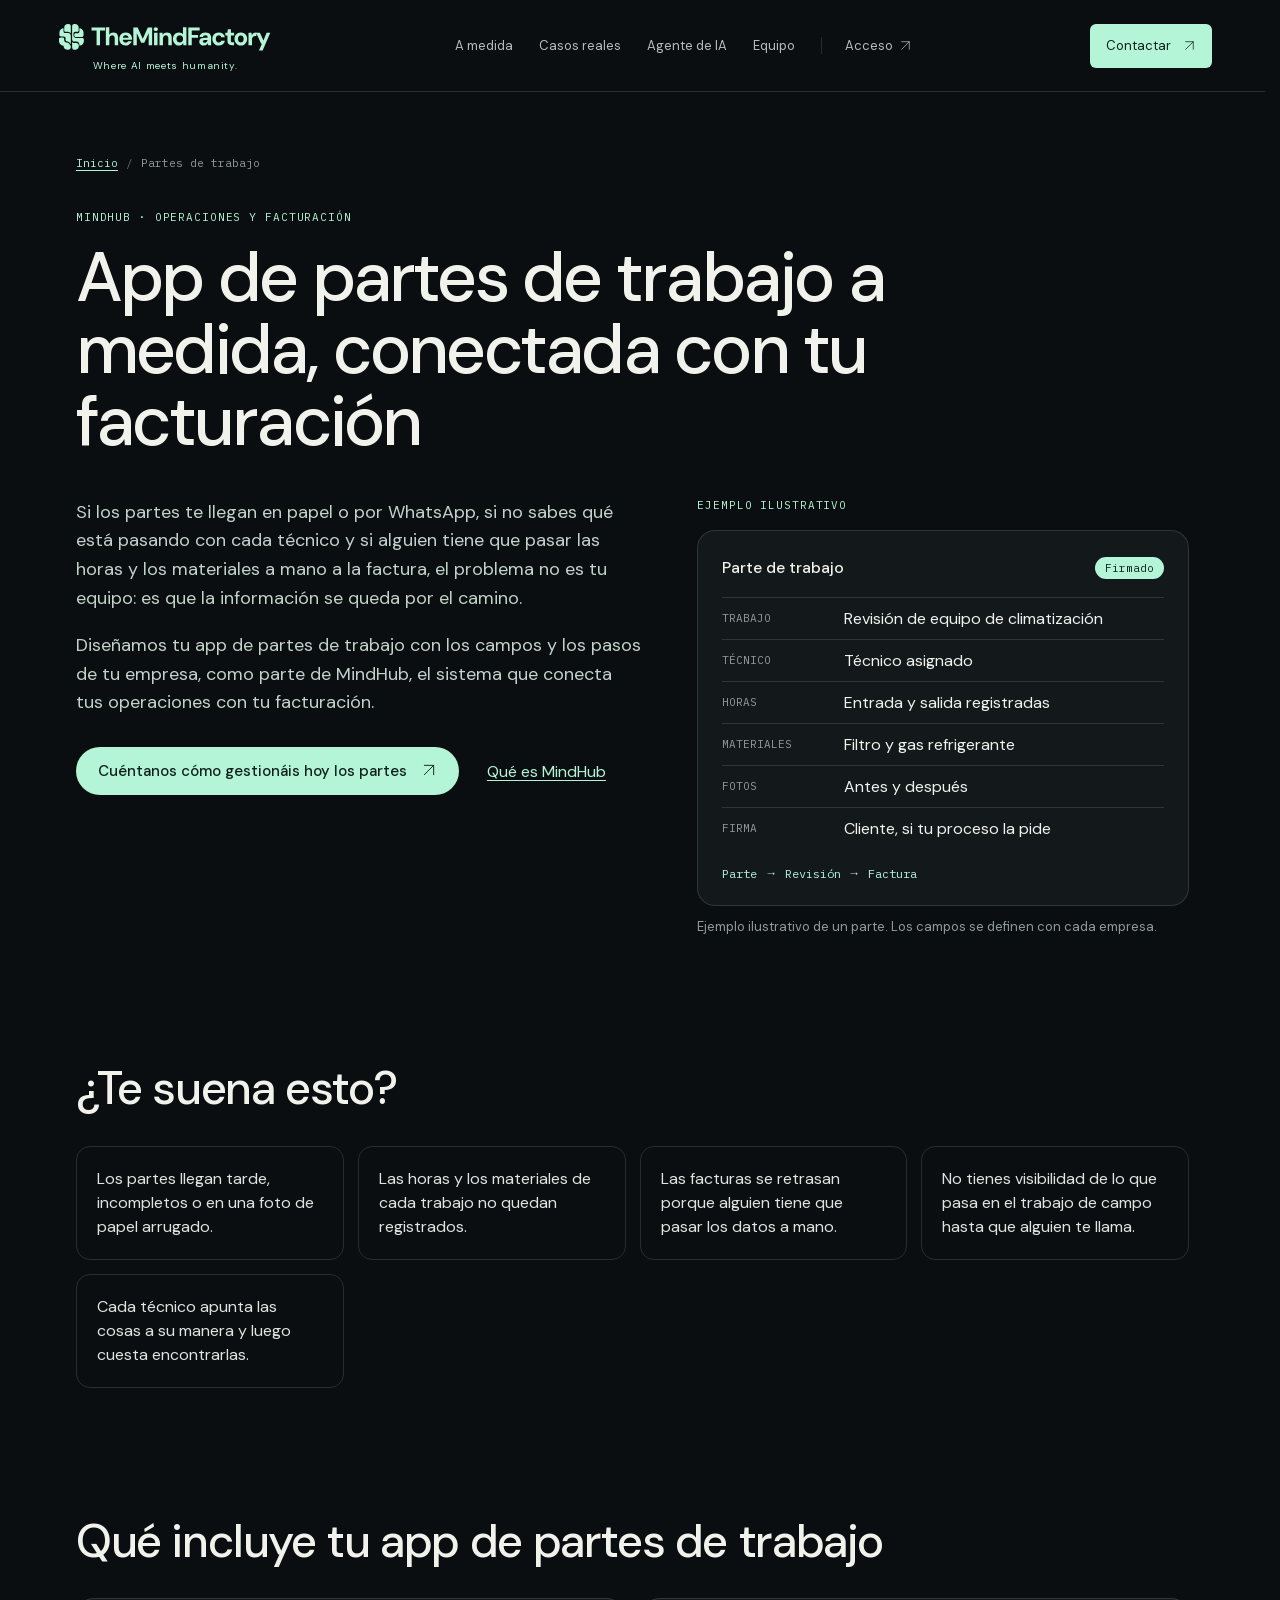
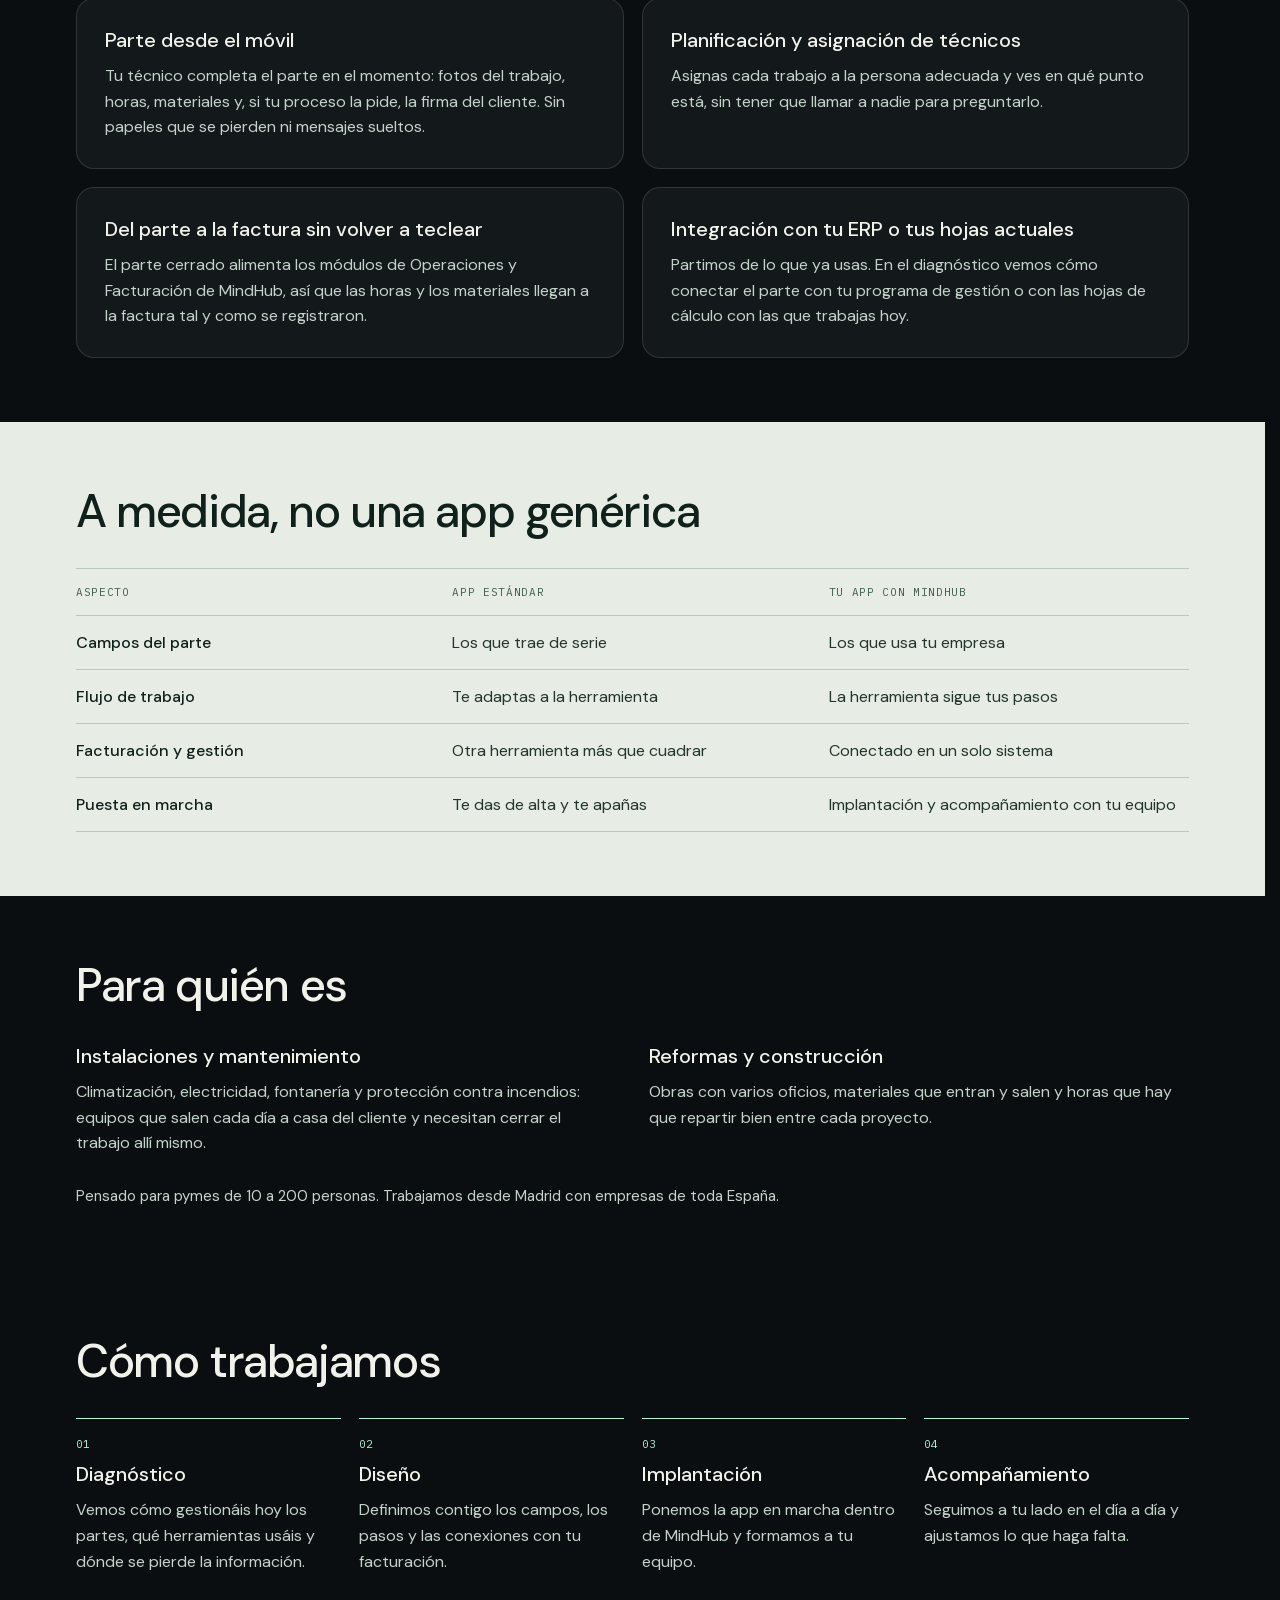
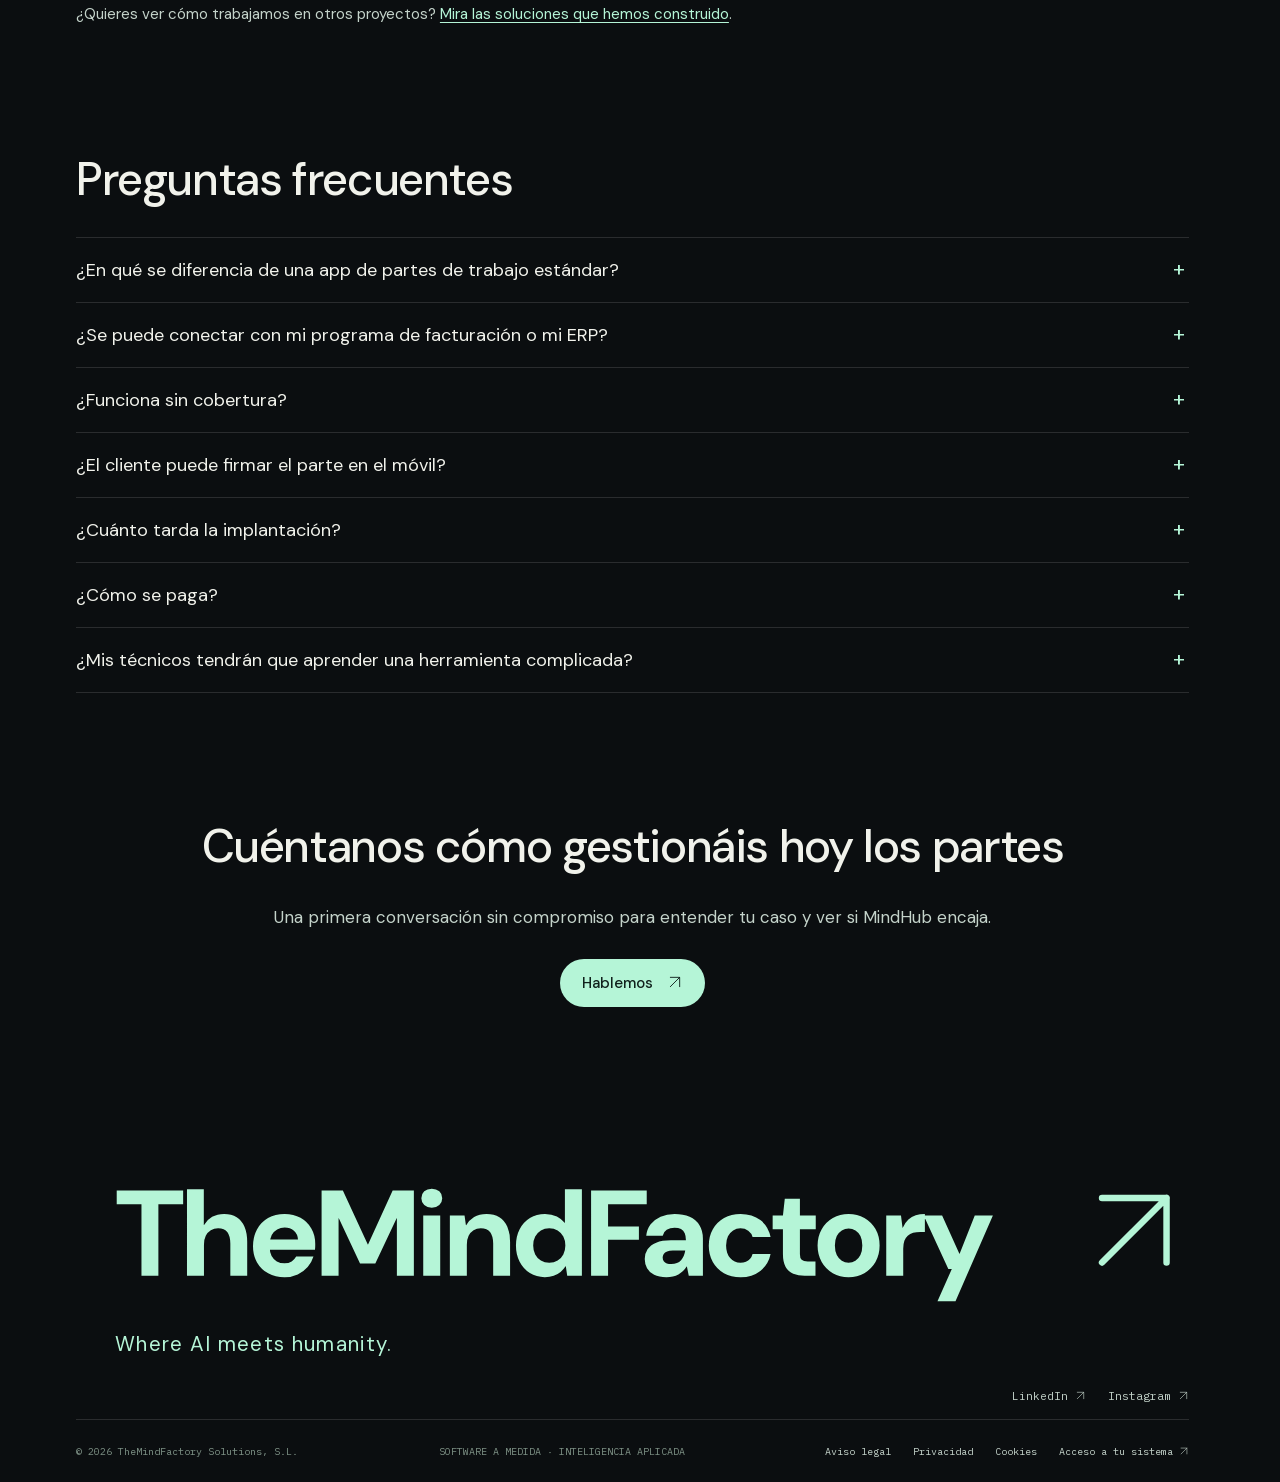
==== commit e945d861: "fix(partes): nav y CSS actuales de main, @id #webpage y [A CONFIRMAR] en firma, formación y soporte" ====
--- a/partes-de-trabajo/index.html
+++ b/partes-de-trabajo/index.html
@@ -29,8 +29,8 @@
     <link rel="apple-touch-icon" href="/assets/brand/tmf-b1-app-oscuro-180.png" />
     <link rel="preload" href="/assets/fonts/dm-sans-latin.woff2" as="font" type="font/woff2" crossorigin />
     <link rel="stylesheet" href="/assets/fonts/fonts.css?v=20261014-legal" />
-    <link rel="stylesheet" href="/styles.css?v=20261021-equipo-desplegable" />
-    <link rel="stylesheet" href="/partes-de-trabajo/partes.css?v=20261027-partes" />
+    <link rel="stylesheet" href="/styles.css?v=20261027-team-names" />
+    <link rel="stylesheet" href="/partes-de-trabajo/partes.css?v=20261027-partes-2" />
     <script type="application/ld+json">
 {
   "@context": "https://schema.org",
@@ -106,7 +106,7 @@
           "name": "¿El cliente puede firmar el parte en el móvil?",
           "acceptedAnswer": {
             "@type": "Answer",
-            "text": "Sí. El técnico recoge la firma del cliente en la pantalla del móvil al terminar el trabajo y queda guardada junto al parte, las fotos, las horas y los materiales."
+            "text": "Se puede plantear. Si tu proceso lo necesita, el parte puede incluir la firma del cliente al terminar el trabajo, junto a las fotos, las horas y los materiales. Lo vemos contigo en el diagnóstico."
           }
         },
         {
@@ -130,14 +130,14 @@
           "name": "¿Mis técnicos tendrán que aprender una herramienta complicada?",
           "acceptedAnswer": {
             "@type": "Answer",
-            "text": "No. El parte solo muestra los campos que usa tu equipo, en el orden en que trabaja. Además, la implantación incluye formación y acompañamiento durante los primeros usos."
+            "text": "No. El parte solo muestra los campos que usa tu equipo, en el orden en que trabaja. Cómo se acompaña a tu equipo en la puesta en marcha lo acordamos contigo según tu caso."
           }
         }
       ]
     },
     {
       "@type": "WebPage",
-      "@id": "https://themindfactory.es/partes-de-trabajo/",
+      "@id": "https://themindfactory.es/partes-de-trabajo/#webpage",
       "url": "https://themindfactory.es/partes-de-trabajo/",
       "name": "App de partes de trabajo a medida, pymes | TheMindFactory",
       "description": "Partes de trabajo digitales con fotos, firma, horas y materiales, a medida de tu empresa e integrados con tu facturación. Hablemos de tu caso.",
@@ -162,10 +162,10 @@
         <span class="brand-tagline" lang="en">Where AI meets humanity.</span>
       </a>
       <nav class="nav-links" aria-label="Principal">
-        <a href="/#sistema">El sistema</a><a href="/#minds">Minds</a><a href="/#casos">Soluciones</a><a href="/#equipo">Nosotros</a><a class="login-link" href="/acceso.html">Acceso <svg class="icon icon-arrow" viewBox="0 0 24 24" fill="none" stroke="currentColor" stroke-width="1.4" stroke-linecap="round" stroke-linejoin="round" aria-hidden="true" focusable="false"><path d="M5 19 19 5M5 5h14v14" /></svg></a>
+        <a href="/#sistema">A medida</a><a href="/#casos">Casos reales</a><a href="/#agente">Agente de IA</a><a href="/#equipo">Equipo</a><a class="login-link" href="/acceso.html">Acceso <svg class="icon icon-arrow" viewBox="0 0 24 24" fill="none" stroke="currentColor" stroke-width="1.4" stroke-linecap="round" stroke-linejoin="round" aria-hidden="true" focusable="false"><path d="M5 19 19 5M5 5h14v14" /></svg></a>
       </nav>
       <div class="nav-actions">
-        <a href="/#contacto" class="nav-contact pt-nav-contact"><span>Hablemos</span><span aria-hidden="true"><svg class="icon icon-arrow" viewBox="0 0 24 24" fill="none" stroke="currentColor" stroke-width="1.4" stroke-linecap="round" stroke-linejoin="round" aria-hidden="true" focusable="false"><path d="M5 19 19 5M5 5h14v14" /></svg></span></a>
+        <a href="/#contacto" class="nav-contact pt-nav-contact"><span>Contactar</span><span aria-hidden="true"><svg class="icon icon-arrow" viewBox="0 0 24 24" fill="none" stroke="currentColor" stroke-width="1.4" stroke-linecap="round" stroke-linejoin="round" aria-hidden="true" focusable="false"><path d="M5 19 19 5M5 5h14v14" /></svg></span></a>
       </div>
     </header>
 
@@ -193,7 +193,7 @@
                 <div><dt>Horas</dt><dd>Entrada y salida registradas</dd></div>
                 <div><dt>Materiales</dt><dd>Filtro y gas refrigerante</dd></div>
                 <div><dt>Fotos</dt><dd>Antes y después</dd></div>
-                <div><dt>Firma</dt><dd>Cliente, en el móvil</dd></div>
+                <!-- [A CONFIRMAR] firma en el móvil --><div><dt>Firma</dt><dd>Cliente, si tu proceso la pide</dd></div>
               </dl>
               <p class="pt-sample-flow"><span>Parte</span><span aria-hidden="true">→</span><span>Revisión</span><span aria-hidden="true">→</span><span>Factura</span></p>
             </div>
@@ -219,7 +219,8 @@
           <article class="pt-card">
             <h3>Parte desde el móvil</h3>
             <!-- [A CONFIRMAR] Qué funciona sin conexión. No mencionar trabajo sin cobertura hasta validarlo. -->
-            <p>Tu técnico completa el parte en el momento: fotos del trabajo, firma del cliente, horas y materiales. Sin papeles que se pierden ni mensajes sueltos.</p>
+            <!-- [A CONFIRMAR] firma del cliente en el móvil -->
+            <p>Tu técnico completa el parte en el momento: fotos del trabajo, horas, materiales y, si tu proceso la pide, la firma del cliente. Sin papeles que se pierden ni mensajes sueltos.</p>
           </article>
           <article class="pt-card">
             <h3>Planificación y asignación de técnicos</h3>
@@ -297,7 +298,8 @@
           </details>
           <details class="pt-faq-item">
             <summary>¿El cliente puede firmar el parte en el móvil?</summary>
-            <p>Sí. El técnico recoge la firma del cliente en la pantalla del móvil al terminar el trabajo y queda guardada junto al parte, las fotos, las horas y los materiales.</p>
+            <!-- [A CONFIRMAR] firma del cliente en el móvil: validar con producto antes de afirmarlo -->
+            <p>Se puede plantear. Si tu proceso lo necesita, el parte puede incluir la firma del cliente al terminar el trabajo, junto a las fotos, las horas y los materiales. Lo vemos contigo en el diagnóstico.</p>
           </details>
           <details class="pt-faq-item">
             <summary>¿Cuánto tarda la implantación?</summary>
@@ -311,7 +313,8 @@
           </details>
           <details class="pt-faq-item">
             <summary>¿Mis técnicos tendrán que aprender una herramienta complicada?</summary>
-            <p>No. El parte solo muestra los campos que usa tu equipo, en el orden en que trabaja. Además, la implantación incluye formación y acompañamiento durante los primeros usos.</p>
+            <!-- [A CONFIRMAR] formación y soporte en la implantación: validar alcance antes de prometerlo -->
+            <p>No. El parte solo muestra los campos que usa tu equipo, en el orden en que trabaja. Cómo se acompaña a tu equipo en la puesta en marcha lo acordamos contigo según tu caso.</p>
           </details>
         </div>
       </section>
--- a/styles.css
+++ b/styles.css
@@ -2214,9 +2214,6 @@
   flex-wrap: wrap;
   max-width: 600px;
 }
-.hero-actions > .button-light {
-  border-radius: 999px;
-}
 .hero-contact-link {
   font-size: 15px;
   color: var(--mint);
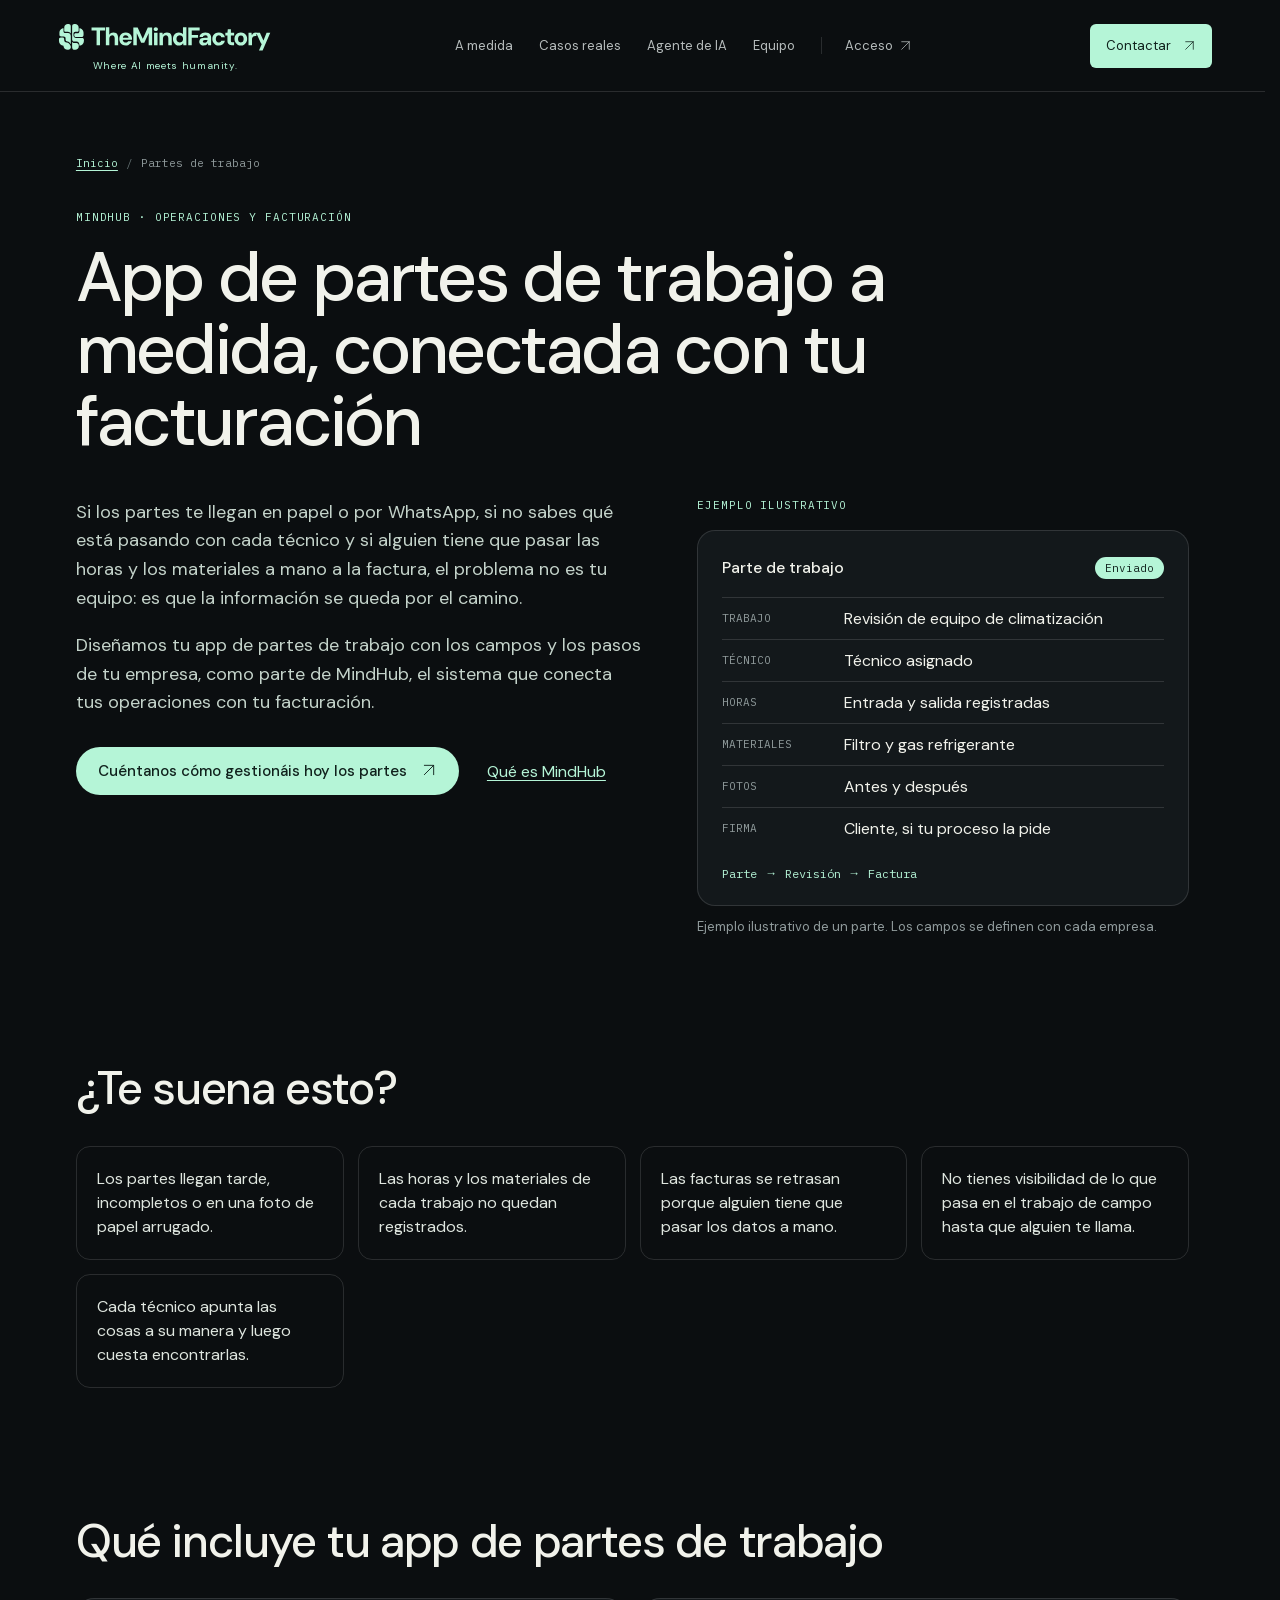
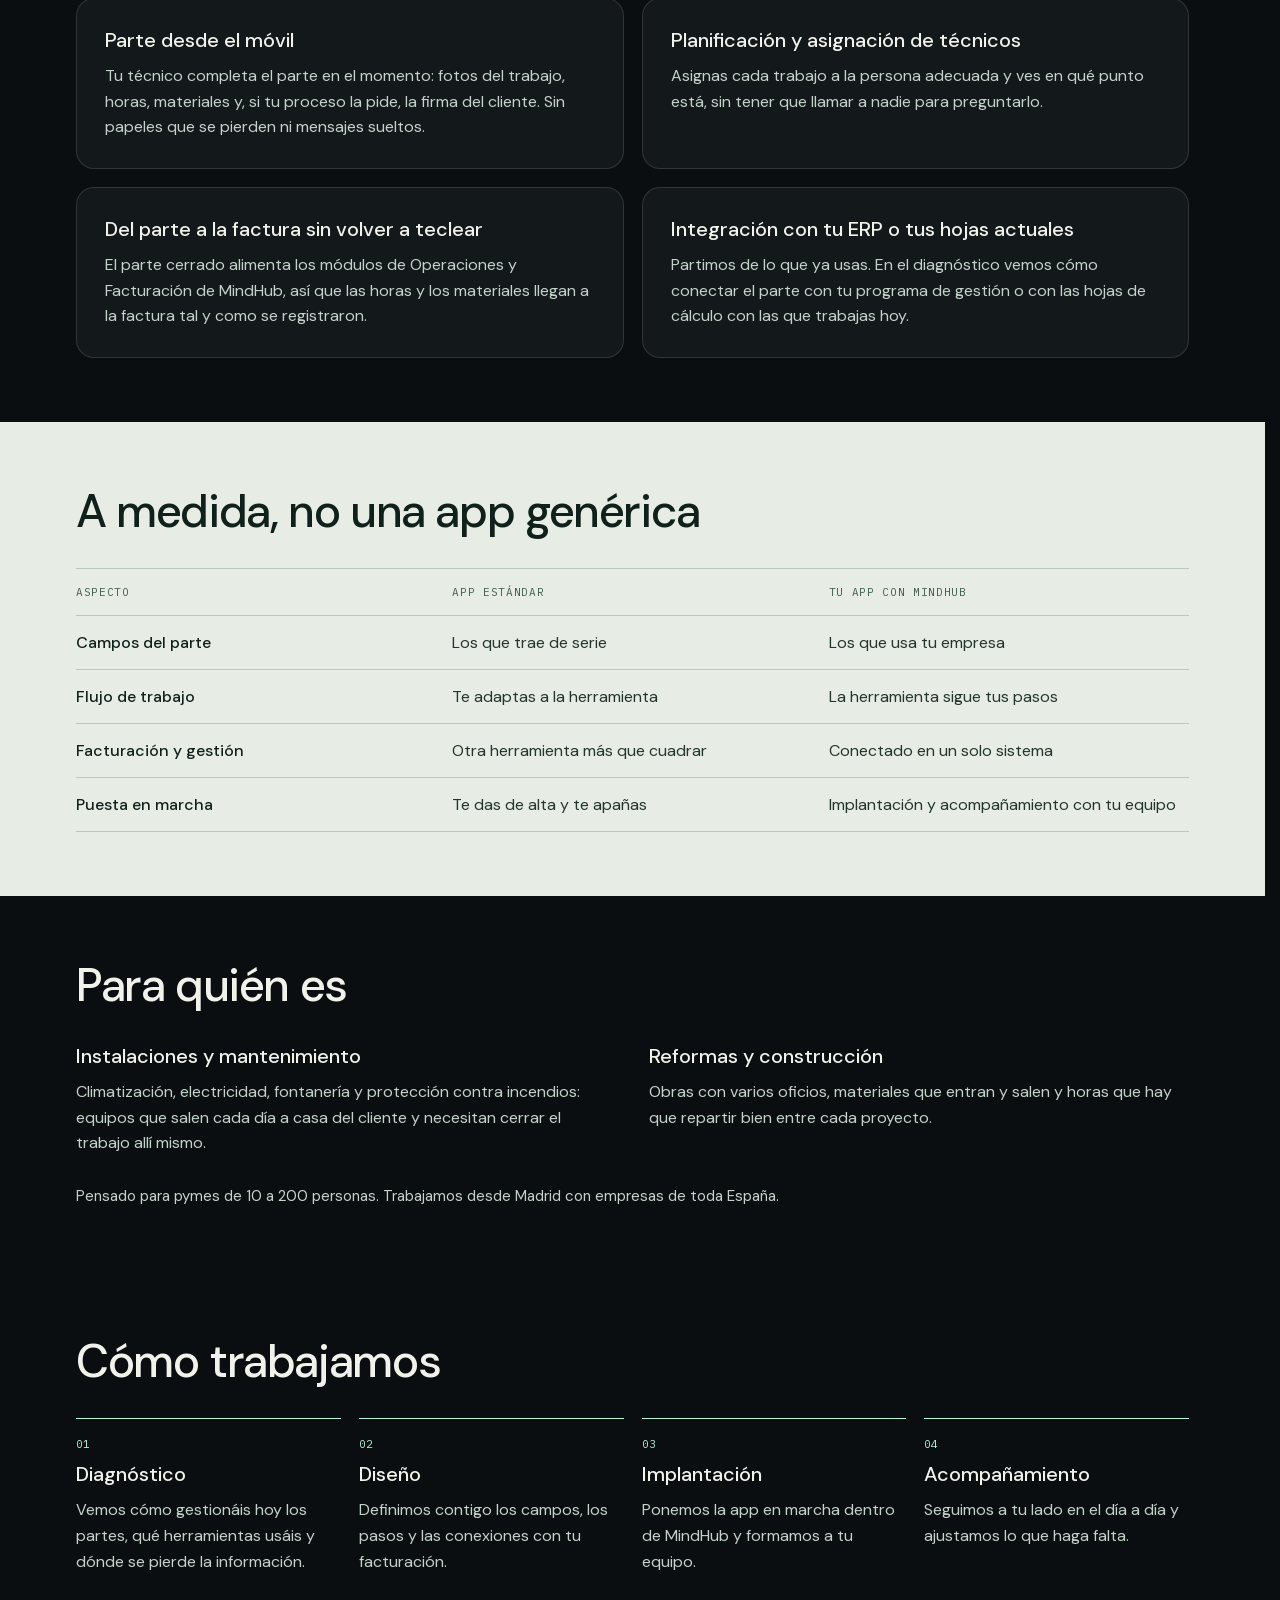
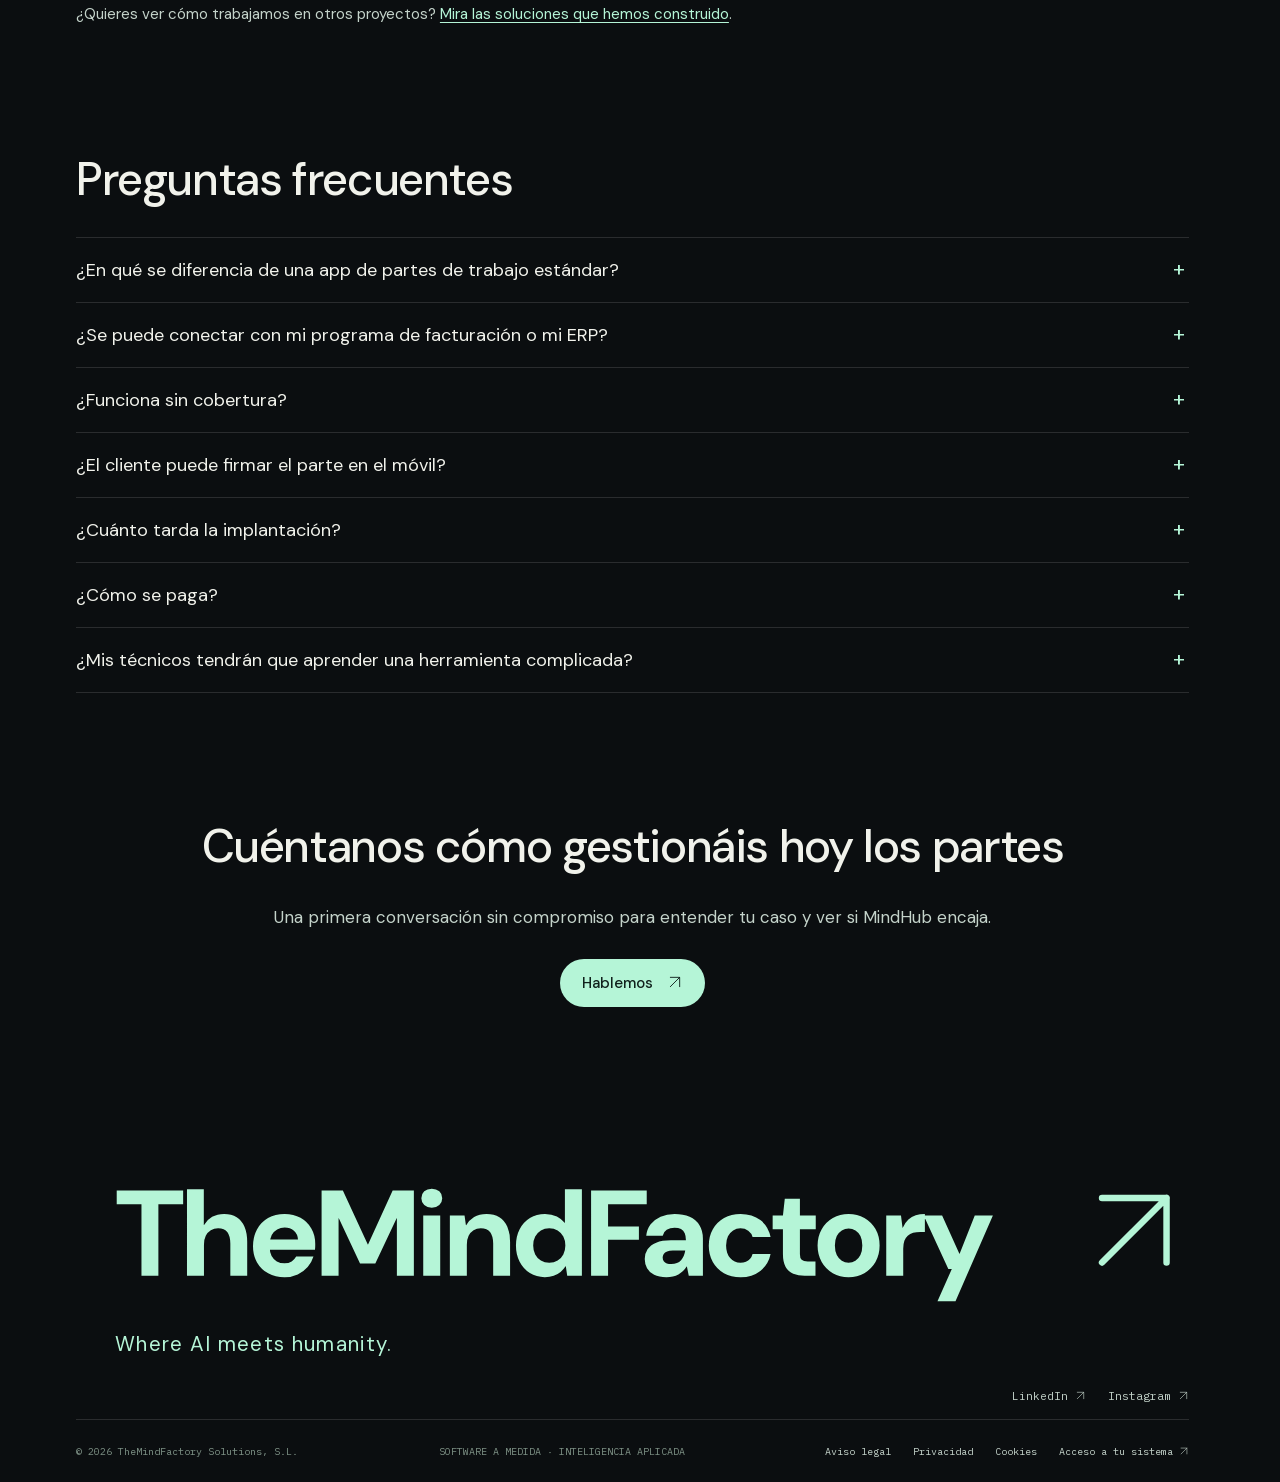
==== commit 3845d22b: "feat(partes): menú móvil y tablet con el módulo de navegación de la home, enlaces de respaldo en el " ====
--- a/partes-de-trabajo/index.html
+++ b/partes-de-trabajo/index.html
@@ -30,7 +30,8 @@
     <link rel="preload" href="/assets/fonts/dm-sans-latin.woff2" as="font" type="font/woff2" crossorigin />
     <link rel="stylesheet" href="/assets/fonts/fonts.css?v=20261014-legal" />
     <link rel="stylesheet" href="/styles.css?v=20261027-team-names" />
-    <link rel="stylesheet" href="/partes-de-trabajo/partes.css?v=20261027-partes-2" />
+    <link rel="stylesheet" href="/partes-de-trabajo/partes.css?v=20261027-partes-3" />
+    <script type="module" src="/partes-de-trabajo/partes.js?v=20261027-menu"></script>
     <script type="application/ld+json">
 {
   "@context": "https://schema.org",
@@ -161,11 +162,11 @@
         <img src="/assets/brand/tmf-b1-horizontal-menta.svg" width="905" height="151" alt="TheMindFactory" />
         <span class="brand-tagline" lang="en">Where AI meets humanity.</span>
       </a>
-      <nav class="nav-links" aria-label="Principal">
+      <nav class="nav-links" id="nav-links" aria-label="Principal">
         <a href="/#sistema">A medida</a><a href="/#casos">Casos reales</a><a href="/#agente">Agente de IA</a><a href="/#equipo">Equipo</a><a class="login-link" href="/acceso.html">Acceso <svg class="icon icon-arrow" viewBox="0 0 24 24" fill="none" stroke="currentColor" stroke-width="1.4" stroke-linecap="round" stroke-linejoin="round" aria-hidden="true" focusable="false"><path d="M5 19 19 5M5 5h14v14" /></svg></a>
       </nav>
       <div class="nav-actions">
-        <a href="/#contacto" class="nav-contact pt-nav-contact"><span>Contactar</span><span aria-hidden="true"><svg class="icon icon-arrow" viewBox="0 0 24 24" fill="none" stroke="currentColor" stroke-width="1.4" stroke-linecap="round" stroke-linejoin="round" aria-hidden="true" focusable="false"><path d="M5 19 19 5M5 5h14v14" /></svg></span></a>
+        <a href="/#contacto" class="nav-contact pt-nav-contact"><span>Contactar</span><span aria-hidden="true"><svg class="icon icon-arrow" viewBox="0 0 24 24" fill="none" stroke="currentColor" stroke-width="1.4" stroke-linecap="round" stroke-linejoin="round" aria-hidden="true" focusable="false"><path d="M5 19 19 5M5 5h14v14" /></svg></span></a><button class="menu-toggle" hidden aria-label="Abrir menú" aria-expanded="false" aria-controls="nav-links"><span></span><span></span></button>
       </div>
     </header>
 
@@ -186,7 +187,7 @@
           <figure class="pt-sample" aria-labelledby="pt-sample-cap">
             <p class="pt-tag">Ejemplo ilustrativo</p>
             <div class="pt-sample-card">
-              <p class="pt-sample-head"><span>Parte de trabajo</span><span class="pt-status">Firmado</span></p>
+              <p class="pt-sample-head"><span>Parte de trabajo</span><span class="pt-status">Enviado</span></p>
               <dl>
                 <div><dt>Trabajo</dt><dd>Revisión de equipo de climatización</dd></div>
                 <div><dt>Técnico</dt><dd>Técnico asignado</dd></div>
@@ -329,6 +330,7 @@
     <footer class="footer">
       <a href="/" class="footer-wordmark" aria-label="Volver al inicio"><img src="/assets/brand/tmf-b1-logotipo-menta.svg" width="789" height="143" alt="TheMindFactory" /><span aria-hidden="true"><svg class="icon icon-arrow" viewBox="0 0 24 24" fill="none" stroke="currentColor" stroke-width="1.4" stroke-linecap="round" stroke-linejoin="round" aria-hidden="true" focusable="false"><path d="M5 19 19 5M5 5h14v14" /></svg></span></a>
       <p class="brand-tagline footer-tagline" lang="en">Where AI meets humanity.</p>
+      <nav class="pt-footer-nav" aria-label="Secciones de la web"><a href="/#sistema">A medida</a><a href="/#casos">Casos reales</a><a href="/#agente">Agente de IA</a><a href="/#equipo">Equipo</a><a href="/#contacto">Contactar</a></nav>
       <nav class="footer-social" aria-label="Redes sociales"><a href="https://www.linkedin.com/company/themindfactory-solutions" target="_blank" rel="noopener">LinkedIn <span class="visually-hidden">(se abre en otra pestaña)</span><svg class="icon icon-arrow" viewBox="0 0 24 24" fill="none" stroke="currentColor" stroke-width="1.4" stroke-linecap="round" stroke-linejoin="round" aria-hidden="true" focusable="false"><path d="M5 19 19 5M5 5h14v14" /></svg></a><a href="https://www.instagram.com/themindfactory.solutions/" target="_blank" rel="noopener">Instagram <span class="visually-hidden">(se abre en otra pestaña)</span><svg class="icon icon-arrow" viewBox="0 0 24 24" fill="none" stroke="currentColor" stroke-width="1.4" stroke-linecap="round" stroke-linejoin="round" aria-hidden="true" focusable="false"><path d="M5 19 19 5M5 5h14v14" /></svg></a></nav>
       <div class="footer-bottom">
         <span>© 2026 TheMindFactory Solutions, S.L.</span><span>SOFTWARE A MEDIDA · INTELIGENCIA APLICADA</span><nav class="footer-links" aria-label="Legal"><a href="/aviso-legal.html">Aviso legal</a><a href="/privacidad.html">Privacidad</a><a href="/cookies.html">Cookies</a><a href="/acceso.html">Acceso a tu sistema <svg class="icon icon-arrow" viewBox="0 0 24 24" fill="none" stroke="currentColor" stroke-width="1.4" stroke-linecap="round" stroke-linejoin="round" aria-hidden="true" focusable="false"><path d="M5 19 19 5M5 5h14v14" /></svg></a></nav>
--- a/partes-de-trabajo/partes.css
+++ b/partes-de-trabajo/partes.css
@@ -75,3 +75,13 @@
   .pt-button, .pt-faq-item summary::after { transition: none; }
 }
 .visually-hidden { position: absolute; width: 1px; height: 1px; overflow: hidden; clip: rect(0 0 0 0); white-space: nowrap; }
+
+/* Enlaces de la web en el pie: así siguen alcanzables sin JS en móvil y tablet. */
+.pt-footer-nav { display: none; flex-wrap: wrap; gap: 12px 24px; margin-top: 24px; }
+.pt-footer-nav a { color: inherit; }
+@media (max-width: 900px) {
+  .pt-footer-nav { display: flex; }
+  .pt-nav.nav-open { position: fixed; inset: 0 0 auto; }
+}
+/* Sin JS el botón no hace nada: se oculta y quedan los enlaces del pie. */
+.pt-nav .menu-toggle[hidden] { display: none; }
